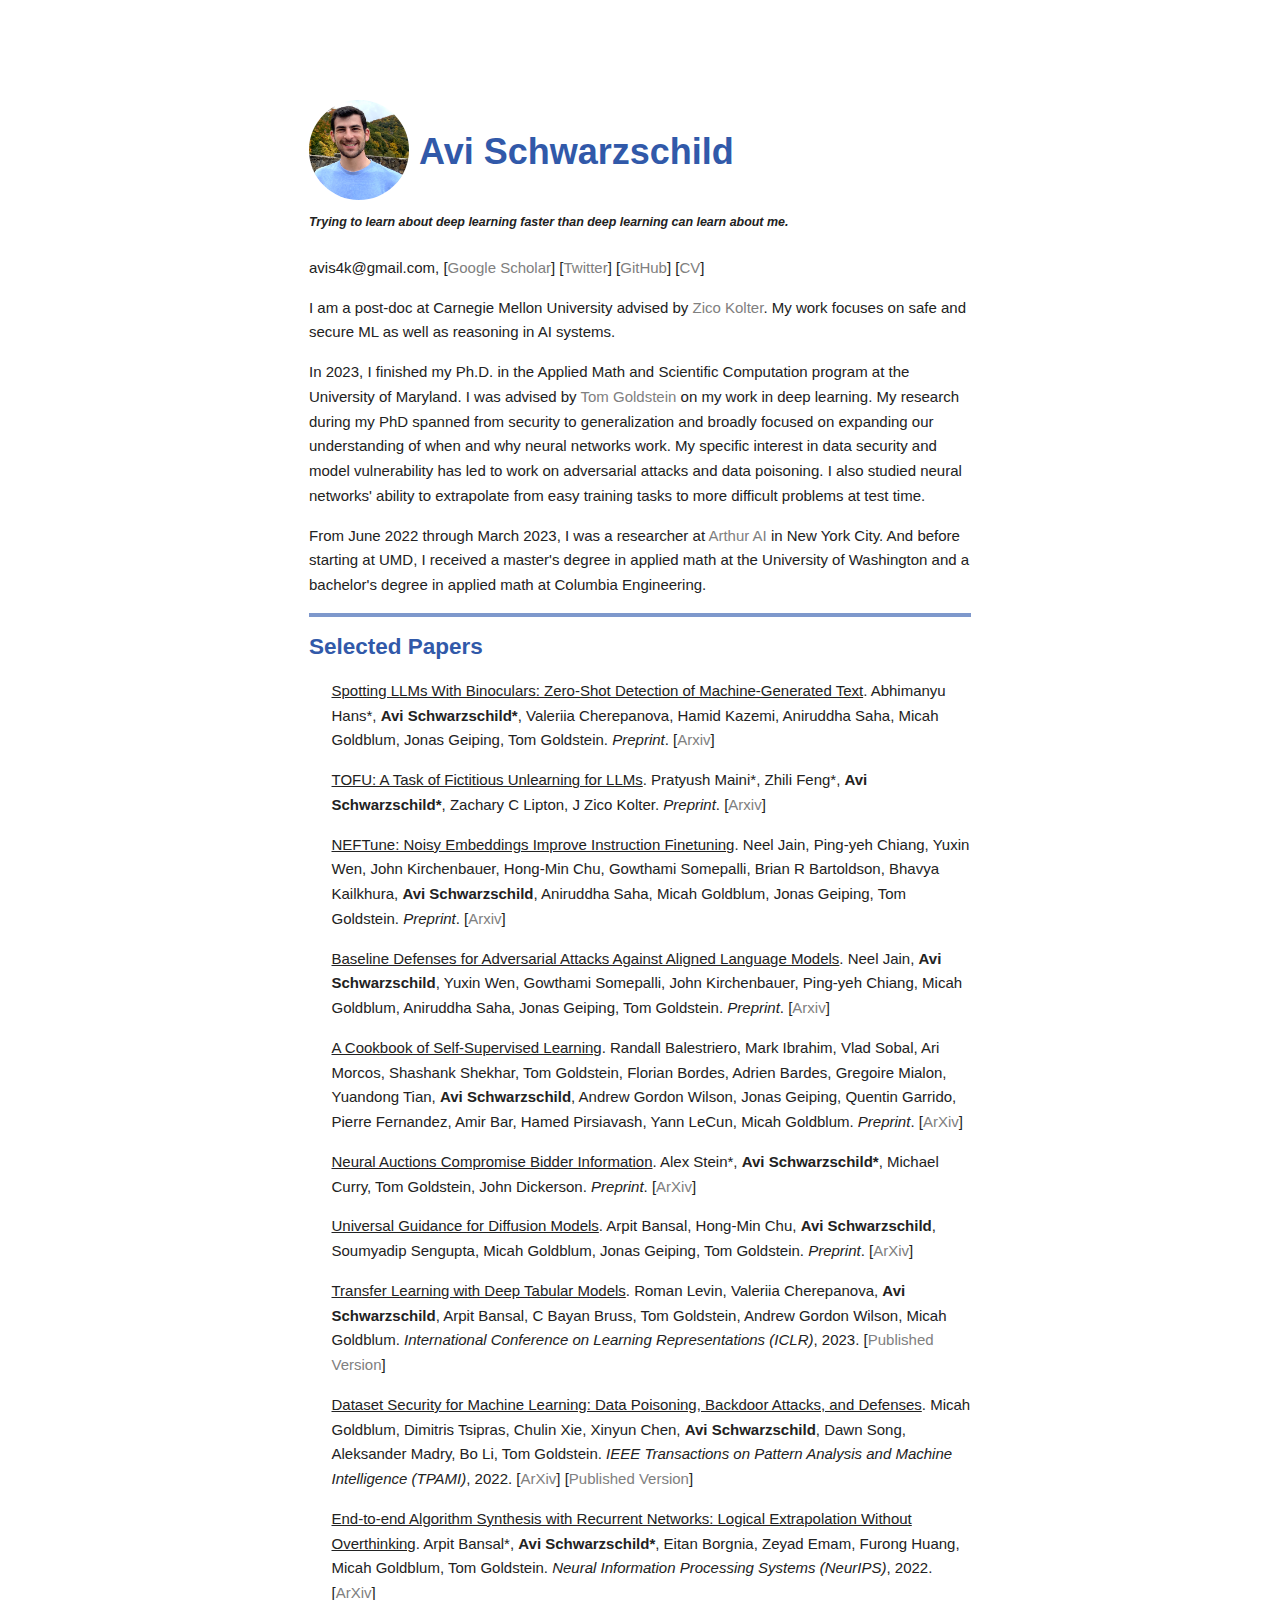
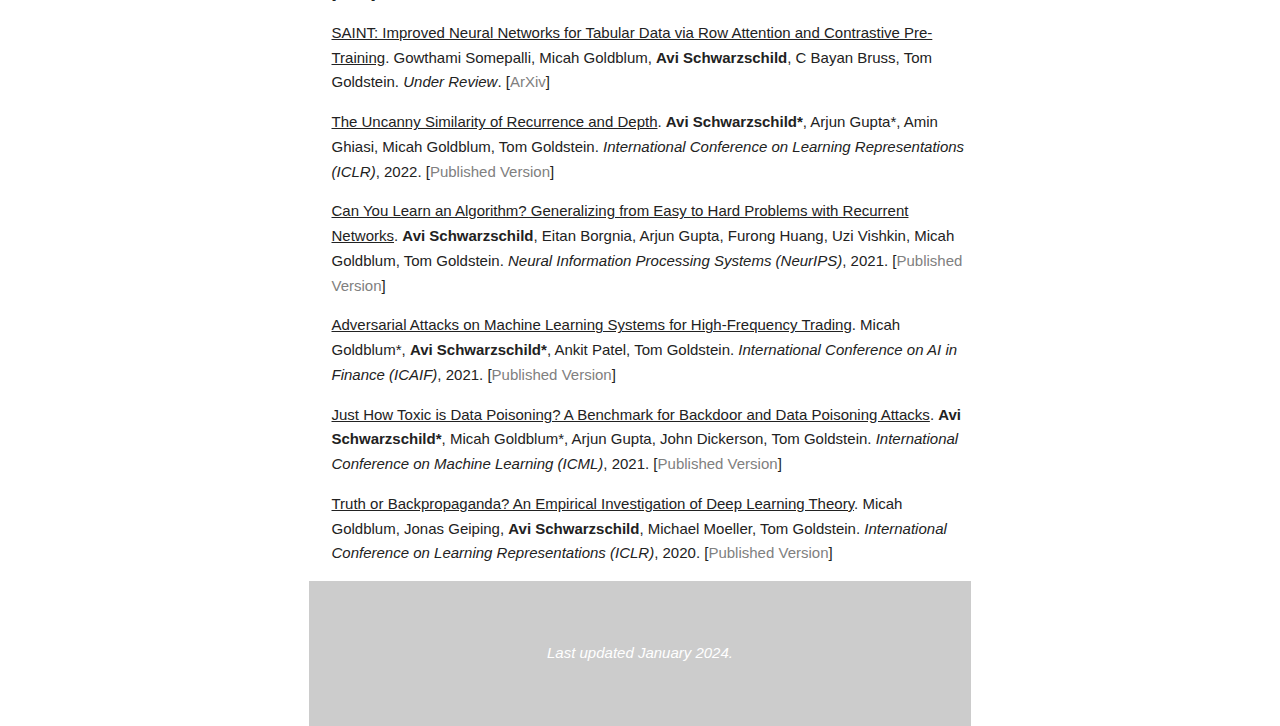
==== index.html @ 1992203b "paper list updated." ====
<html>
 <head>
  <title>Avi Schwarzschild</title>
  <link rel="stylesheet" href="style.css"/>
 </head>
 <body>
  <div style="font-size:36;color:#3159a9";>
    <a href="profile.png"><img src="profile_small.png" style="width:100px;height:100px;margin-bottom:-1.0em;border-radius:50%;"></a> <b>Avi Schwarzschild</b>
  </div>
  <br>
  <!-- <h1>Avi Schwarzschild</h1> -->
  <h5><em>Trying to learn about deep learning faster than deep learning can learn about me.</em></h5>
  <p>avis4k@gmail.com, [<a href="https://scholar.google.com/citations?user=WNvQ7AcAAAAJ&hl=en&authuser=1">Google Scholar</a>] [<a href="https://twitter.com/A_v_i__S">Twitter</a>] [<a href="https://github.com/aks2203">GitHub</a>] [<a href="cv.pdf">CV</a>]</p>

  <p> I am a post-doc at Carnegie Mellon University advised by  <a href="https://zicokolter.com/">Zico Kolter</a>. My work focuses on safe and secure ML as well as reasoning in AI systems.</p>

  <p>In 2023, I finished my Ph.D. in the Applied Math and Scientific Computation program at the University of Maryland. I was advised by <a href="https://www.cs.umd.edu/~tomg/">Tom Goldstein</a> on my work in deep learning. My research during my PhD spanned from security to generalization and broadly focused on expanding our understanding of when and why neural networks work. My specific interest in data security and model vulnerability has led to work on adversarial attacks and data poisoning. I also studied neural networks' ability to extrapolate from easy training tasks to more difficult problems at test time.</p>

  <p>From June 2022 through March 2023, I was a researcher at <a href="https://www.arthur.ai">Arthur AI</a> in New York City. And before starting at UMD, I received a master's degree in applied math at the University of Washington and a bachelor's degree in applied math at Columbia Engineering.</p>

<hr color="#7e98cc" size="4">
  <h2>Selected Papers</h2>
  <p class="pub"> <u>Spotting LLMs With Binoculars: Zero-Shot Detection of Machine-Generated Text</u>. Abhimanyu Hans*, <b>Avi Schwarzschild*</b>, Valeriia Cherepanova, Hamid Kazemi, Aniruddha Saha, Micah Goldblum, Jonas Geiping, Tom Goldstein. <i>Preprint</i>. [<a href="https://arxiv.org/pdf/2401.12070">Arxiv</a>]</p>
  <p class="pub"> <u>TOFU: A Task of Fictitious Unlearning for LLMs</u>. Pratyush Maini*, Zhili Feng*, <b>Avi Schwarzschild*</b>, Zachary C Lipton, J Zico Kolter. <i>Preprint</i>. [<a href="https://arxiv.org/pdf/2401.06121">Arxiv</a>]</p>
  <p class="pub"> <u>NEFTune: Noisy Embeddings Improve Instruction Finetuning</u>. Neel Jain, Ping-yeh Chiang, Yuxin Wen, John Kirchenbauer, Hong-Min Chu, Gowthami Somepalli, Brian R Bartoldson, Bhavya Kailkhura, <b>Avi Schwarzschild</b>, Aniruddha Saha, Micah Goldblum, Jonas Geiping, Tom Goldstein. <i>Preprint</i>. [<a href="https://arxiv.org/pdf/2310.05914.pdf">Arxiv</a>]</p>
  <p class="pub"> <u>Baseline Defenses for Adversarial Attacks Against Aligned Language Models</u>. Neel Jain, <b>Avi Schwarzschild</b>, Yuxin Wen, Gowthami Somepalli, John Kirchenbauer, Ping-yeh Chiang, Micah Goldblum, Aniruddha Saha, Jonas Geiping, Tom Goldstein. <i>Preprint</i>. [<a href="https://arxiv.org/pdf/2309.00614.pdf">Arxiv</a>]</p>
  <p class="pub"> <u>A Cookbook of Self-Supervised Learning</u>. Randall Balestriero, Mark Ibrahim, Vlad Sobal, Ari Morcos, Shashank Shekhar, Tom Goldstein, Florian Bordes, Adrien Bardes, Gregoire Mialon, Yuandong Tian, <b>Avi Schwarzschild</b>, Andrew Gordon Wilson, Jonas Geiping, Quentin Garrido, Pierre Fernandez, Amir Bar, Hamed Pirsiavash, Yann LeCun, Micah Goldblum. <i>Preprint</i>. [<a href="https://arxiv.org/pdf/2304.12210.pdf">ArXiv</a>]</p>
<!--  <p class="pub"> <u>Reckoning with the Disagreement Problem: Explanation Consensus as a Training Objective</u>. <b>Avi Schwarzschild</b>, Max Cembalest, Karthik Rao, Keegan Hines, John Dickerson. <i>Artificial Intelligence, Ethics, and Society (AIES)</i>, 2023. [<a href="https://arxiv.org/pdf/2303.13299.pdf">ArXiv</a>]</p>-->
  <p class="pub"> <u>Neural Auctions Compromise Bidder Information</u>. Alex Stein*, <b>Avi Schwarzschild*</b>, Michael Curry, Tom Goldstein, John Dickerson. <i>Preprint</i>. [<a href="https://arxiv.org/pdf/2303.00116.pdf">ArXiv</a>]</p>
  <p class="pub"> <u>Universal Guidance for Diffusion Models</u>. Arpit Bansal, Hong-Min Chu, <b>Avi Schwarzschild</b>, Soumyadip Sengupta, Micah Goldblum, Jonas Geiping, Tom Goldstein. <i>Preprint</i>. [<a href="https://arxiv.org/pdf/2302.07121.pdf">ArXiv</a>]</p>
  <p class="pub"> <u>Transfer Learning with Deep Tabular Models</u>. Roman Levin, Valeriia Cherepanova, <b>Avi Schwarzschild</b>, Arpit Bansal, C Bayan Bruss, Tom Goldstein, Andrew Gordon Wilson, Micah Goldblum. <i>International Conference on Learning Representations (ICLR)</i>, 2023. [<a href="https://openreview.net/pdf?id=b0RuGUYo8pA">Published Version</a>]</p>
  <p class="pub"> <u>Dataset Security for Machine Learning: Data Poisoning, Backdoor Attacks, and Defenses</u>. Micah Goldblum, Dimitris Tsipras, Chulin Xie, Xinyun Chen, <b>Avi Schwarzschild</b>, Dawn Song, Aleksander Madry, Bo Li, Tom Goldstein. <i>IEEE Transactions on Pattern Analysis and Machine Intelligence (TPAMI)</i>, 2022. [<a href="https://arxiv.org/pdf/2012.10544.pdf">ArXiv</a>] [<a href="https://ieeexplore.ieee.org/stamp/stamp.jsp?tp=&arnumber=9743317">Published Version</a>]</p>
  <p class="pub"> <u>End-to-end Algorithm Synthesis with Recurrent Networks: Logical Extrapolation Without Overthinking</u>. Arpit Bansal*, <b>Avi Schwarzschild*</b>, Eitan Borgnia, Zeyad Emam, Furong Huang, Micah Goldblum, Tom Goldstein. <i>Neural Information Processing Systems (NeurIPS)</i>, 2022. [<a href="https://arxiv.org/pdf/2202.05826.pdf">ArXiv</a>]</p>
  <p class="pub"> <u>SAINT: Improved Neural Networks for Tabular Data via Row Attention and Contrastive Pre-Training</u>. Gowthami Somepalli, Micah Goldblum, <b>Avi Schwarzschild</b>, C Bayan Bruss, Tom Goldstein. <i>Under Review</i>. [<a href="https://arxiv.org/pdf/2106.01342.pdf">ArXiv</a>]</p>
<!--  <p class="pub"> <u>MetaBalance: High-Performance Neural Networks for Class-Imbalanced Data</u>. Arpit Bansal, Micah Goldblum, Valeriia Cherepanova, <b>Avi Schwarzschild</b>, C Bayan Bruss, Tom Goldstein. <i>Under Review</i>. [<a href="https://arxiv.org/pdf/2106.09643.pdf">ArXiv</a>]</p>-->
  <p class="pub"> <u>The Uncanny Similarity of Recurrence and Depth</u>. <b>Avi Schwarzschild*</b>, Arjun Gupta*, Amin Ghiasi, Micah Goldblum, Tom Goldstein. <i>International Conference on Learning Representations (ICLR)</i>, 2022. [<a href="https://openreview.net/pdf?id=3wNcr5nq56">Published Version</a>]</p>
  <p class="pub"> <u>Can You Learn an Algorithm? Generalizing from Easy to Hard Problems with Recurrent Networks</u>. <b>Avi Schwarzschild</b>, Eitan Borgnia, Arjun Gupta, Furong Huang, Uzi Vishkin, Micah Goldblum, Tom Goldstein. <i>Neural Information Processing Systems (NeurIPS)</i>, 2021. [<a href="https://arxiv.org/pdf/2106.04537.pdf">Published Version</a>]</p>
  <p class="pub"> <u>Adversarial Attacks on Machine Learning Systems for High-Frequency Trading</u>. Micah Goldblum*, <b>Avi Schwarzschild*</b>, Ankit Patel, Tom Goldstein. <i>International Conference on AI in Finance (ICAIF)</i>, 2021. [<a href="https://arxiv.org/pdf/2002.09565.pdf">Published Version</a>]</p>
  <p class="pub"> <u>Just How Toxic is Data Poisoning? A Benchmark for Backdoor and Data Poisoning Attacks</u>. <b>Avi Schwarzschild*</b>, Micah Goldblum*, Arjun Gupta, John Dickerson, Tom Goldstein. <i>International Conference on Machine Learning (ICML)</i>, 2021. [<a href="https://arxiv.org/pdf/2006.12557.pdf">Published Version</a>]</p>
<!--  <p class="pub"> <u>Headless Horseman: Adversarial Attacks on Transfer Learning Models</u>. Ahmed Abdelkader, Michael Curry, Liam Fowl, Tom Goldstein, <b>Avi Schwarzschild</b>, Manli Shu, Cristoph Studer, Chen Zhu. <i>IEEE International Conference on Acoustics, Speech, and Signal Processing (ICASSP)</i>, 2020. [<a href="https://arxiv.org/pdf/2004.09007.pdf">Published Version</a>]</p>-->
  <p class="pub"> <u>Truth or Backpropaganda? An Empirical Investigation of Deep Learning Theory</u>. Micah Goldblum, Jonas Geiping, <b>Avi Schwarzschild</b>, Michael Moeller, Tom Goldstein. <i>International Conference on Learning Representations (ICLR)</i>, 2020. [<a href="https://openreview.net/pdf?id=HyxyIgHFvr">Published Version</a>]</p>

  <div class="banner"><em>Last updated January 2024.</em></div>
 </body>
</html>
---- style.css ----
body {
    border: 0;
    outline: 0;
    vertical-align: baseline;
    font-family: Helvetica,"Helvetica Neue",Arial,"Lucida Grande",sans-serif;
    font-size: .9375em;
    line-height: 1.65em;
    background: #fff;
    color: #222;
    margin: auto;
    max-width: 662px;
    padding: 0 20px;
    margin-top: 100px;
}

a {
  text-decoration: none;
  color: gray;
}

h2 {
  color: #3159a9;
}

.pub {
        padding-left: 1.5em;
        text-indent:0em;
}

.banner {
  background: #cccccc;
  /*width: 100%;*/
  padding: 60;
  text-align: center;
  color: white;
  /*position:absolute;*/
  /*top:0px;*/
  /*right:0px;*/
  /*bottom:0px;*/
  /*left:0px;*/
}
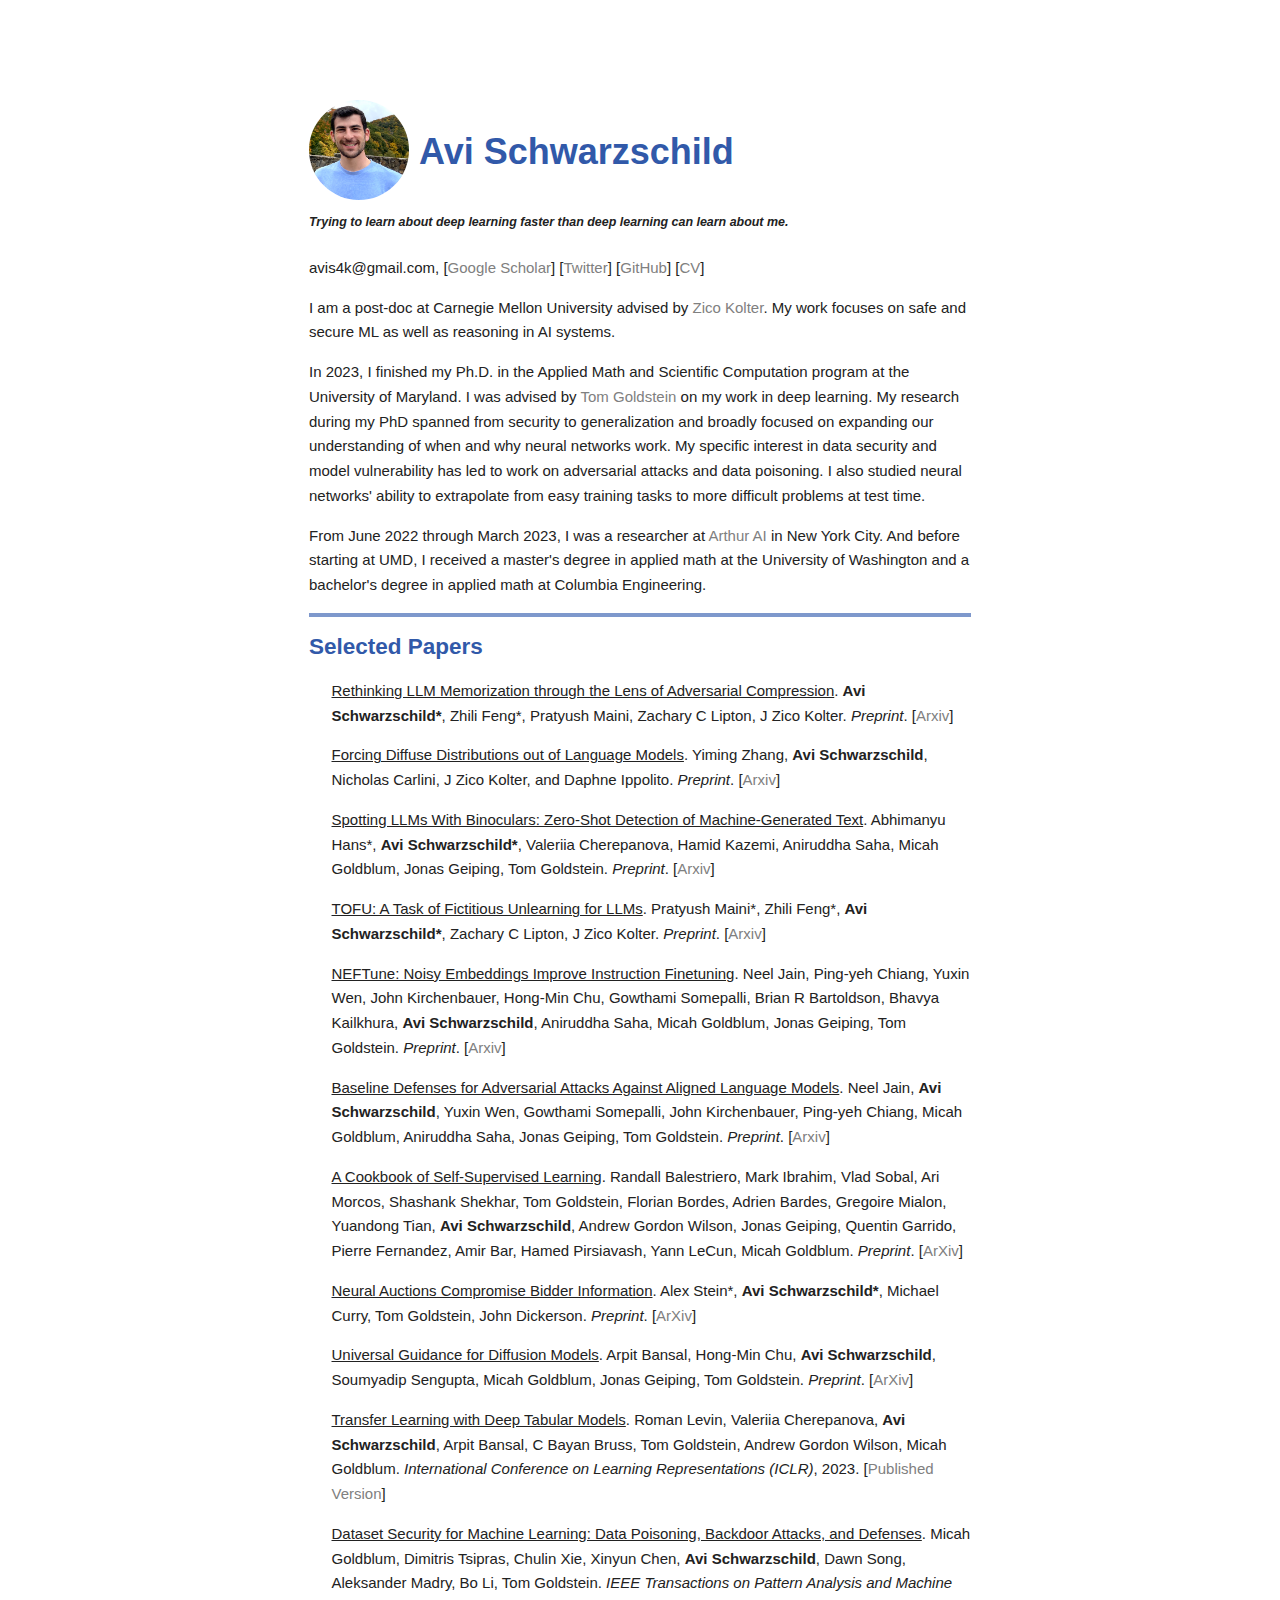
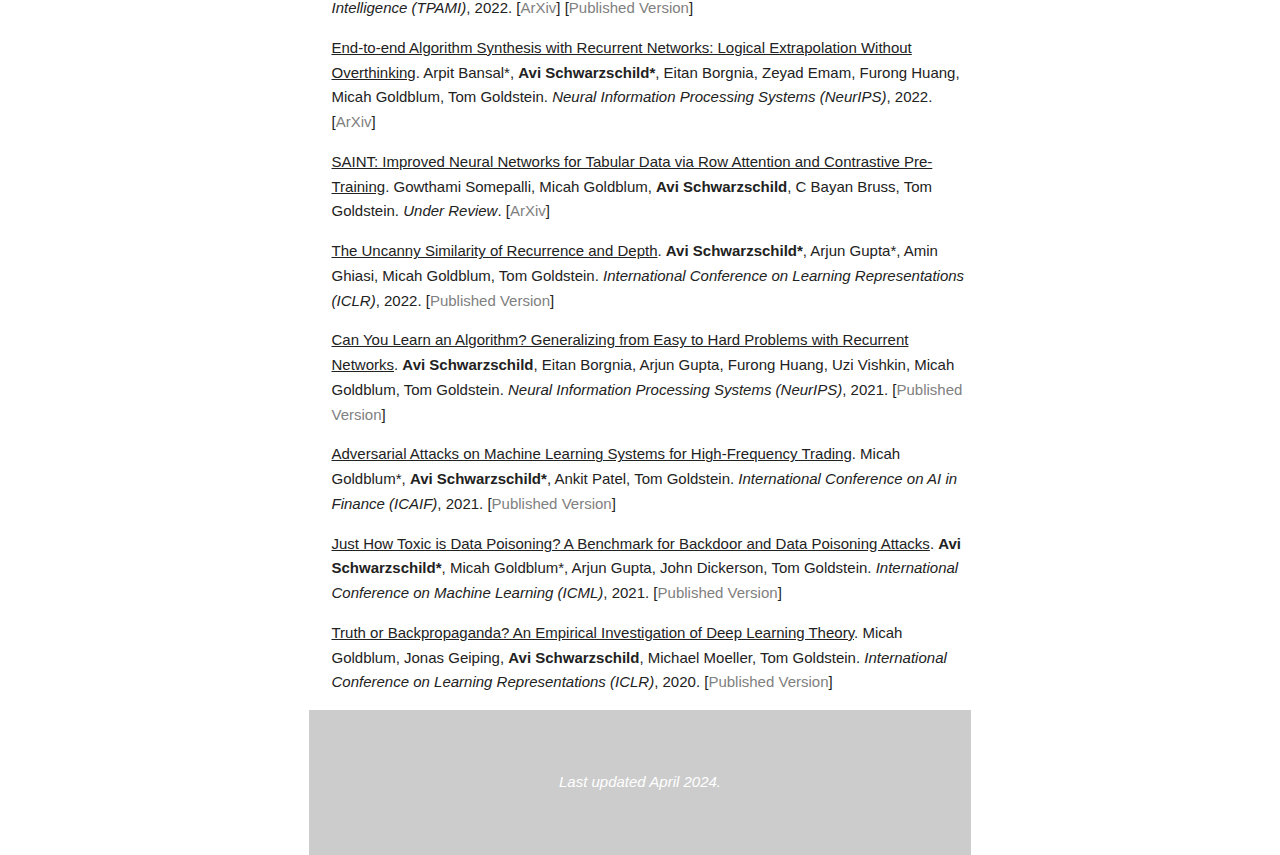
==== commit c245abaa: "updated." ====
--- a/index.html
+++ b/index.html
@@ -20,6 +20,8 @@
 
 <hr color="#7e98cc" size="4">
   <h2>Selected Papers</h2>
+  <p class="pub"> <u>Rethinking LLM Memorization through the Lens of Adversarial Compression</u>. <b>Avi Schwarzschild*</b>, Zhili Feng*, Pratyush Maini, Zachary C Lipton, J Zico Kolter. <i>Preprint</i>. [<a href="https://arxiv.org/pdf/2404.15146">Arxiv</a>]</p>
+  <p class="pub"> <u>Forcing Diffuse Distributions out of Language Models</u>. Yiming Zhang, <b>Avi Schwarzschild</b>, Nicholas Carlini, J Zico Kolter, and Daphne Ippolito. <i>Preprint</i>. [<a href="https://arxiv.org/pdf/2404.10859">Arxiv</a>]</p>
   <p class="pub"> <u>Spotting LLMs With Binoculars: Zero-Shot Detection of Machine-Generated Text</u>. Abhimanyu Hans*, <b>Avi Schwarzschild*</b>, Valeriia Cherepanova, Hamid Kazemi, Aniruddha Saha, Micah Goldblum, Jonas Geiping, Tom Goldstein. <i>Preprint</i>. [<a href="https://arxiv.org/pdf/2401.12070">Arxiv</a>]</p>
   <p class="pub"> <u>TOFU: A Task of Fictitious Unlearning for LLMs</u>. Pratyush Maini*, Zhili Feng*, <b>Avi Schwarzschild*</b>, Zachary C Lipton, J Zico Kolter. <i>Preprint</i>. [<a href="https://arxiv.org/pdf/2401.06121">Arxiv</a>]</p>
   <p class="pub"> <u>NEFTune: Noisy Embeddings Improve Instruction Finetuning</u>. Neel Jain, Ping-yeh Chiang, Yuxin Wen, John Kirchenbauer, Hong-Min Chu, Gowthami Somepalli, Brian R Bartoldson, Bhavya Kailkhura, <b>Avi Schwarzschild</b>, Aniruddha Saha, Micah Goldblum, Jonas Geiping, Tom Goldstein. <i>Preprint</i>. [<a href="https://arxiv.org/pdf/2310.05914.pdf">Arxiv</a>]</p>
@@ -40,7 +42,7 @@
 <!--  <p class="pub"> <u>Headless Horseman: Adversarial Attacks on Transfer Learning Models</u>. Ahmed Abdelkader, Michael Curry, Liam Fowl, Tom Goldstein, <b>Avi Schwarzschild</b>, Manli Shu, Cristoph Studer, Chen Zhu. <i>IEEE International Conference on Acoustics, Speech, and Signal Processing (ICASSP)</i>, 2020. [<a href="https://arxiv.org/pdf/2004.09007.pdf">Published Version</a>]</p>-->
   <p class="pub"> <u>Truth or Backpropaganda? An Empirical Investigation of Deep Learning Theory</u>. Micah Goldblum, Jonas Geiping, <b>Avi Schwarzschild</b>, Michael Moeller, Tom Goldstein. <i>International Conference on Learning Representations (ICLR)</i>, 2020. [<a href="https://openreview.net/pdf?id=HyxyIgHFvr">Published Version</a>]</p>
 
-  <div class="banner"><em>Last updated January 2024.</em></div>
+  <div class="banner"><em>Last updated April 2024.</em></div>
  </body>
 </html>
 
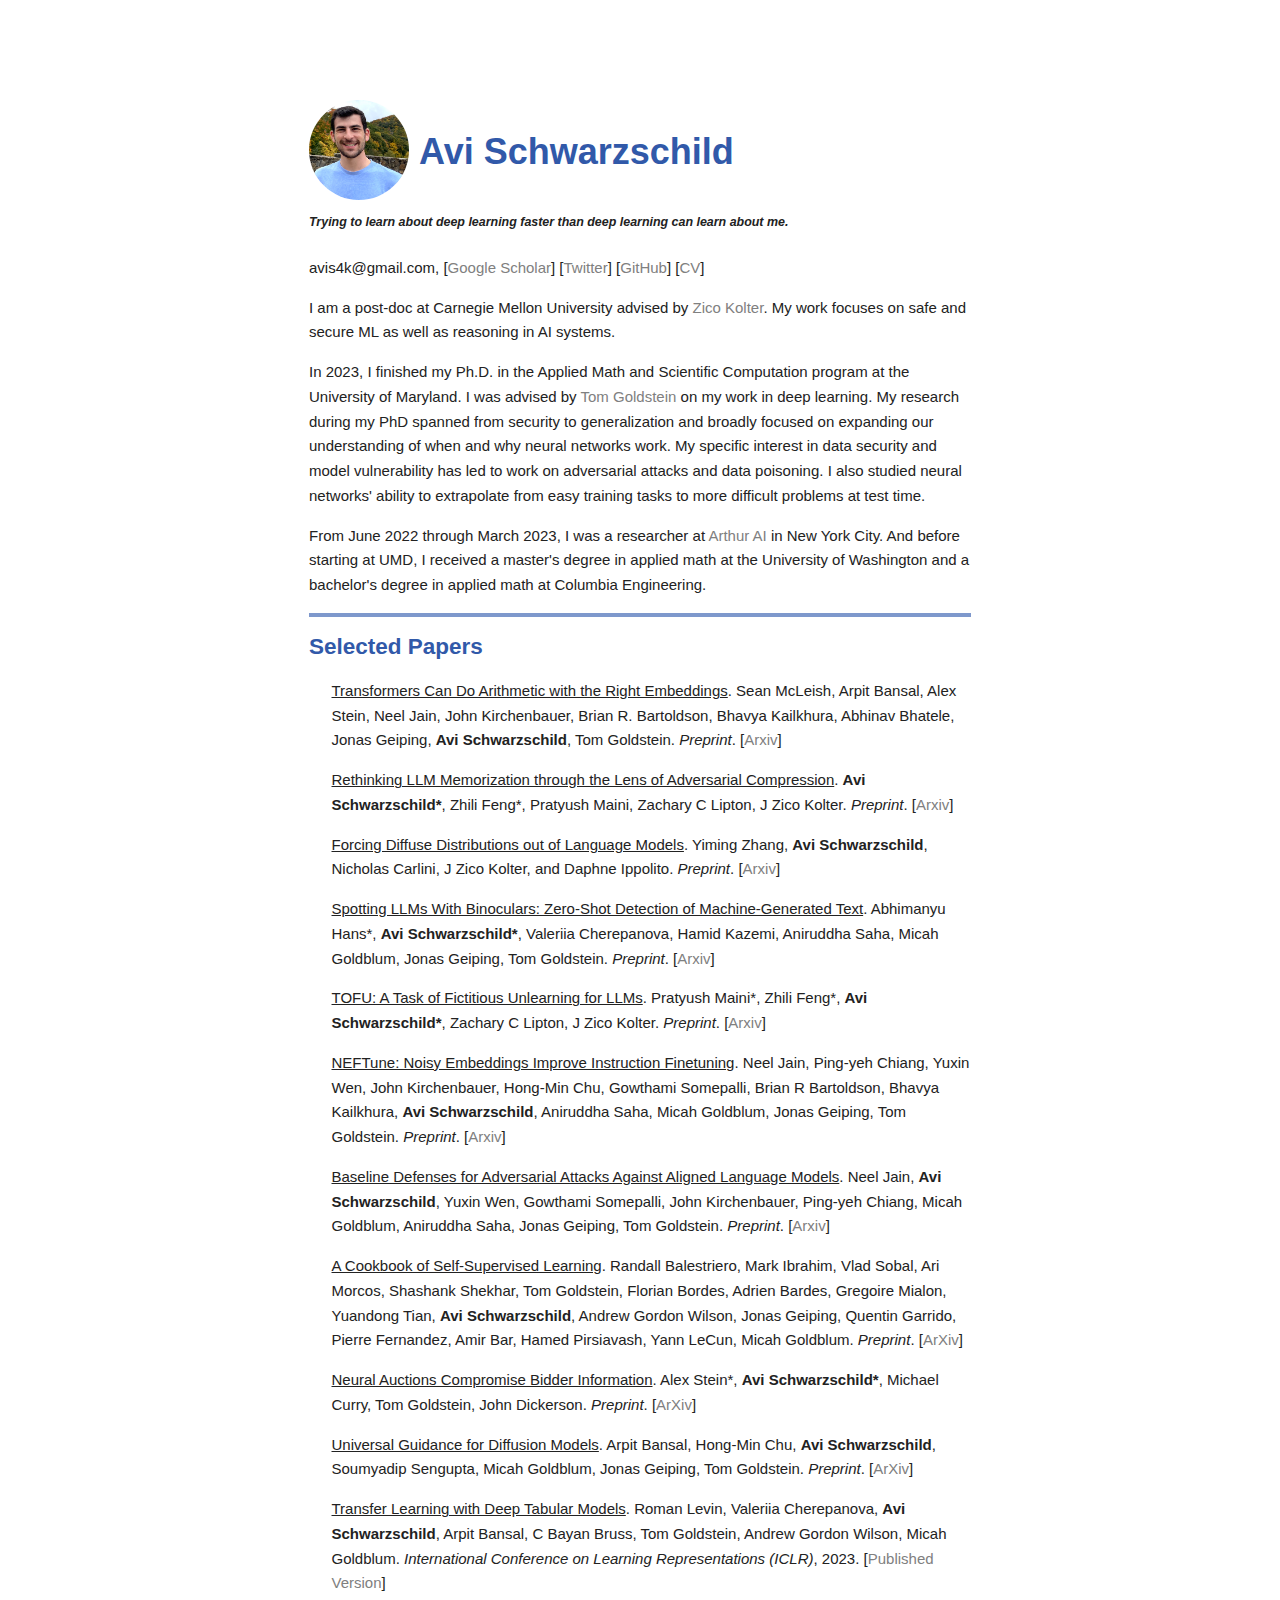
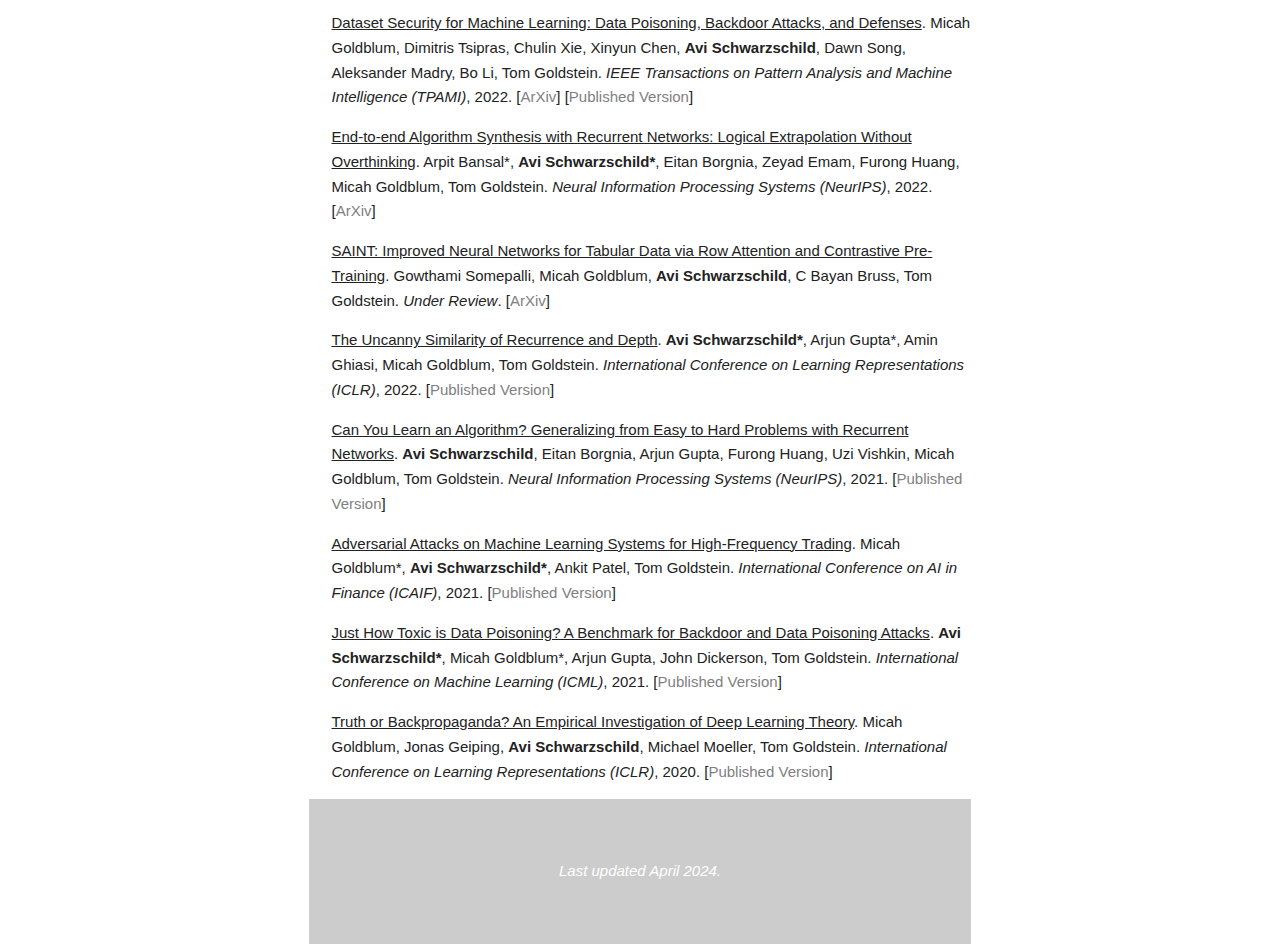
==== commit 85d54b5e: "updated with abacus." ====
--- a/index.html
+++ b/index.html
@@ -20,6 +20,7 @@
 
 <hr color="#7e98cc" size="4">
   <h2>Selected Papers</h2>
+  <p class="pub"> <u>Transformers Can Do Arithmetic with the Right Embeddings</u>. Sean McLeish, Arpit Bansal, Alex Stein, Neel Jain, John Kirchenbauer, Brian R. Bartoldson, Bhavya Kailkhura, Abhinav Bhatele, Jonas Geiping, <b>Avi Schwarzschild</b>, Tom Goldstein. <i>Preprint</i>. [<a href="https://arxiv.org/pdf/2405.17399">Arxiv</a>]</p>
   <p class="pub"> <u>Rethinking LLM Memorization through the Lens of Adversarial Compression</u>. <b>Avi Schwarzschild*</b>, Zhili Feng*, Pratyush Maini, Zachary C Lipton, J Zico Kolter. <i>Preprint</i>. [<a href="https://arxiv.org/pdf/2404.15146">Arxiv</a>]</p>
   <p class="pub"> <u>Forcing Diffuse Distributions out of Language Models</u>. Yiming Zhang, <b>Avi Schwarzschild</b>, Nicholas Carlini, J Zico Kolter, and Daphne Ippolito. <i>Preprint</i>. [<a href="https://arxiv.org/pdf/2404.10859">Arxiv</a>]</p>
   <p class="pub"> <u>Spotting LLMs With Binoculars: Zero-Shot Detection of Machine-Generated Text</u>. Abhimanyu Hans*, <b>Avi Schwarzschild*</b>, Valeriia Cherepanova, Hamid Kazemi, Aniruddha Saha, Micah Goldblum, Jonas Geiping, Tom Goldstein. <i>Preprint</i>. [<a href="https://arxiv.org/pdf/2401.12070">Arxiv</a>]</p>
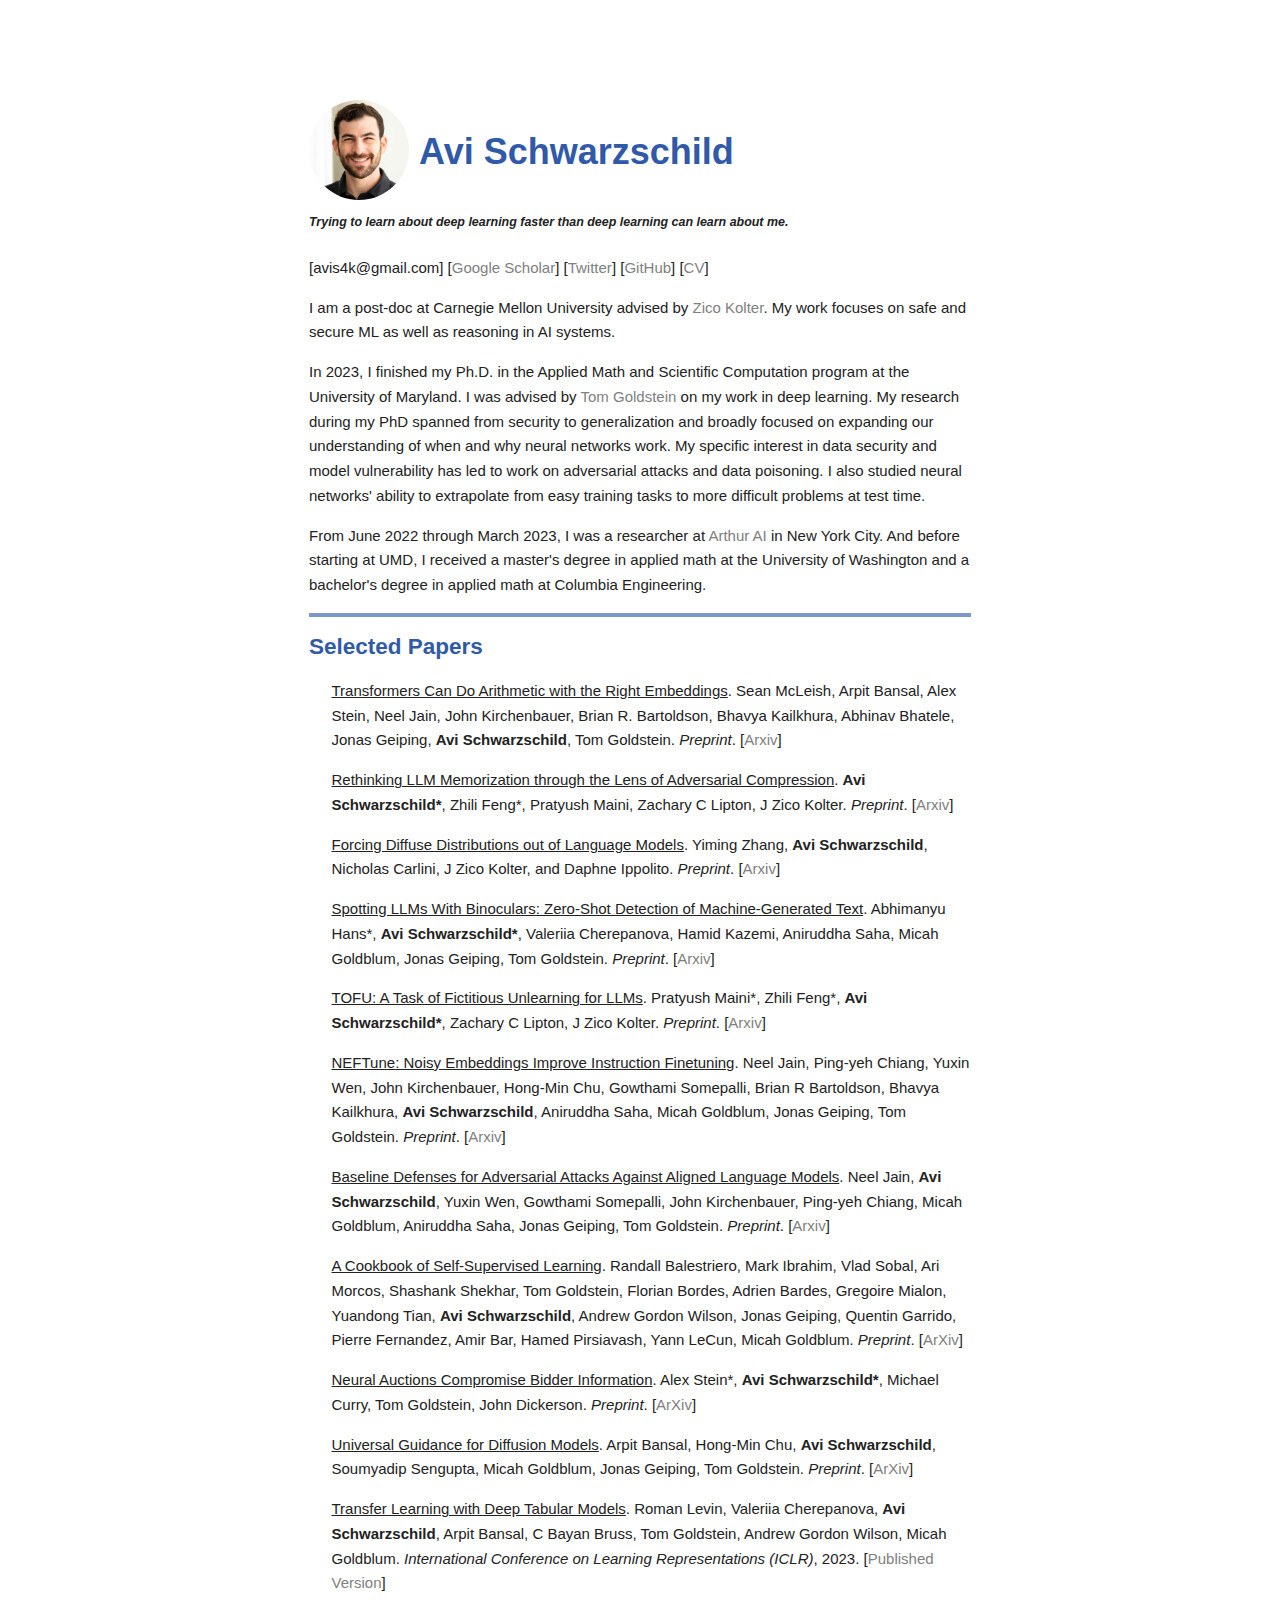
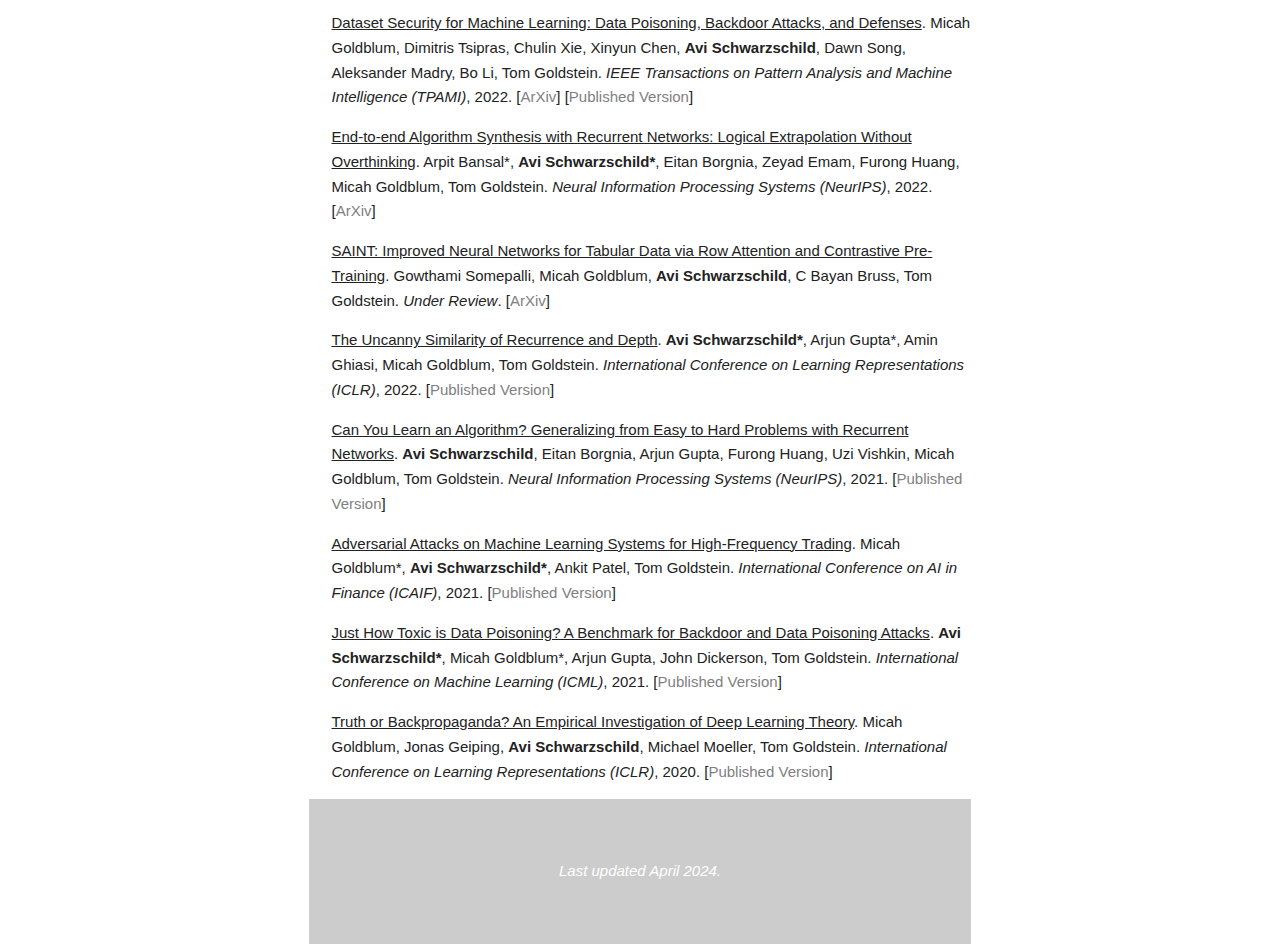
==== commit 0ad083d2: "headshot updated." ====
--- a/index.html
+++ b/index.html
@@ -10,7 +10,7 @@
   <br>
   <!-- <h1>Avi Schwarzschild</h1> -->
   <h5><em>Trying to learn about deep learning faster than deep learning can learn about me.</em></h5>
-  <p>avis4k@gmail.com, [<a href="https://scholar.google.com/citations?user=WNvQ7AcAAAAJ&hl=en&authuser=1">Google Scholar</a>] [<a href="https://twitter.com/A_v_i__S">Twitter</a>] [<a href="https://github.com/aks2203">GitHub</a>] [<a href="cv.pdf">CV</a>]</p>
+  <p>[avis4k@gmail.com] [<a href="https://scholar.google.com/citations?user=WNvQ7AcAAAAJ&hl=en&authuser=1">Google Scholar</a>] [<a href="https://twitter.com/A_v_i__S">Twitter</a>] [<a href="https://github.com/aks2203">GitHub</a>] [<a href="cv.pdf">CV</a>]</p>
 
   <p> I am a post-doc at Carnegie Mellon University advised by  <a href="https://zicokolter.com/">Zico Kolter</a>. My work focuses on safe and secure ML as well as reasoning in AI systems.</p>
 
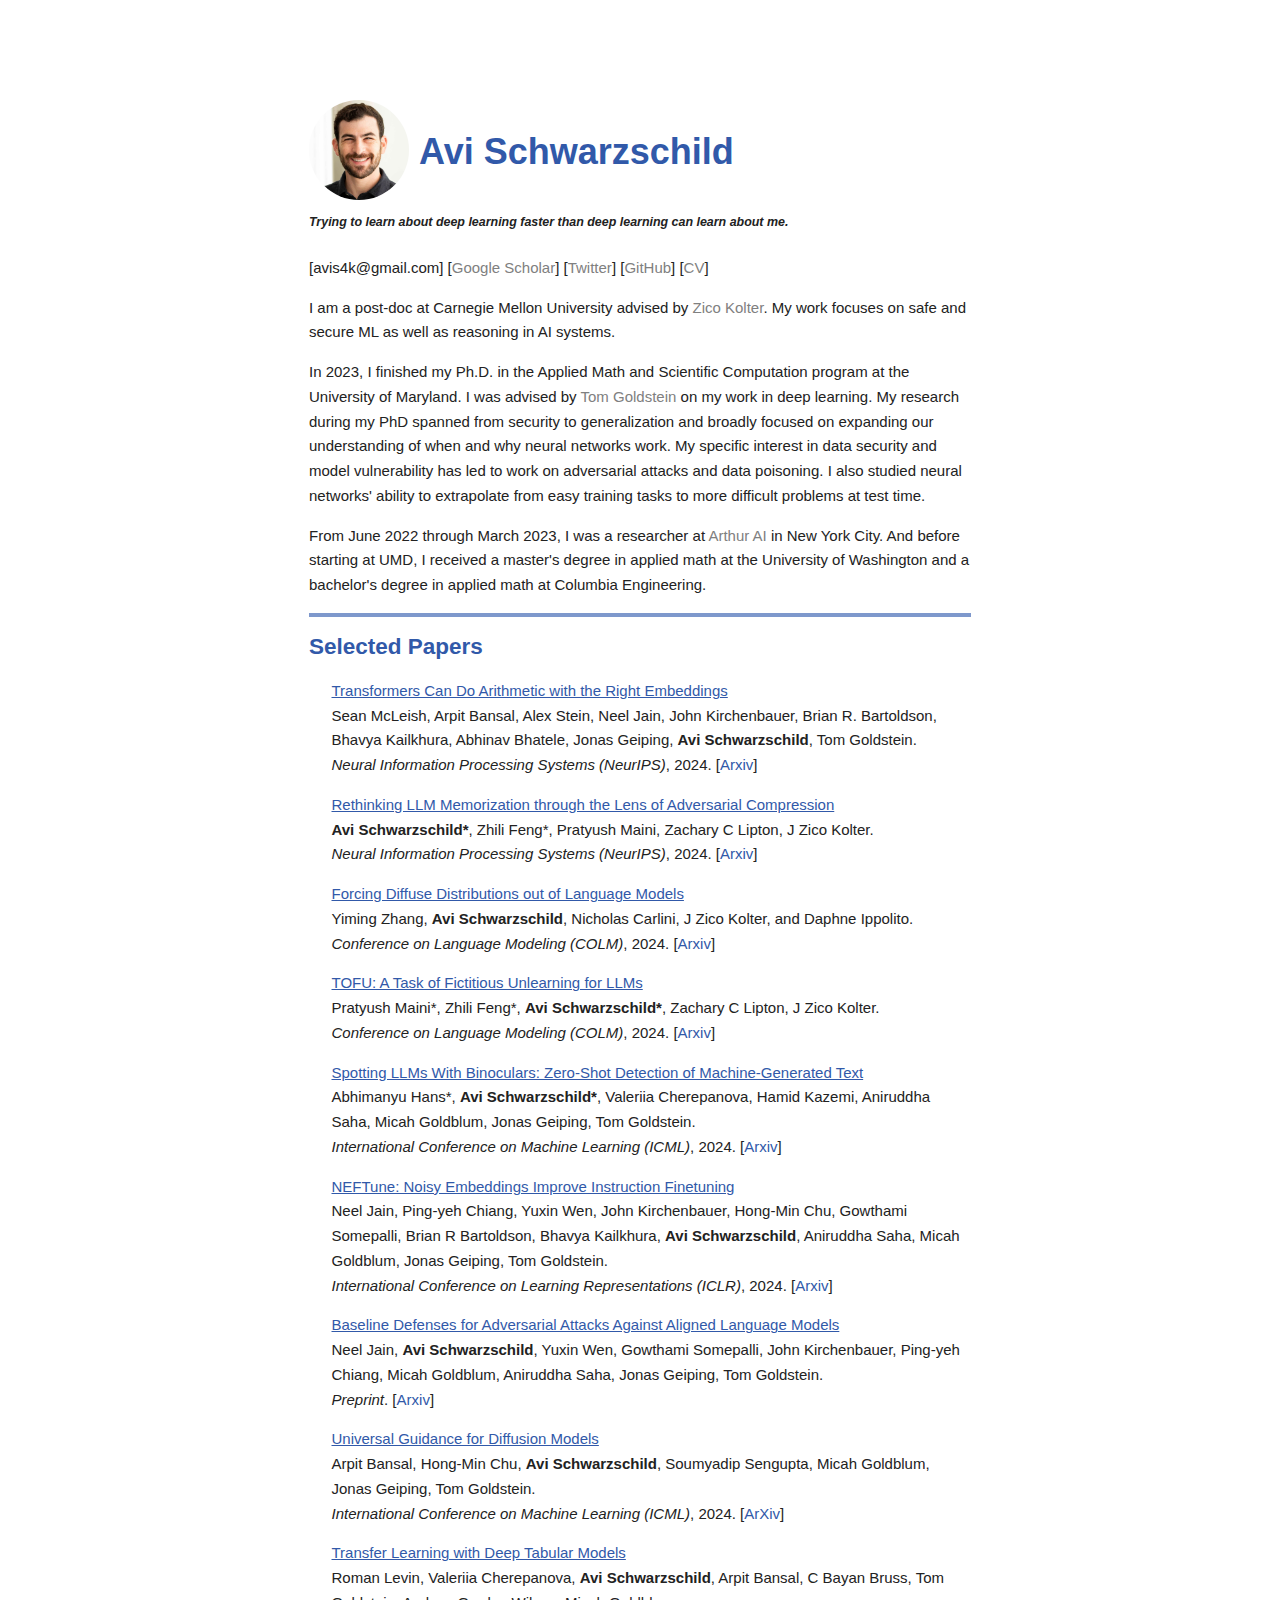
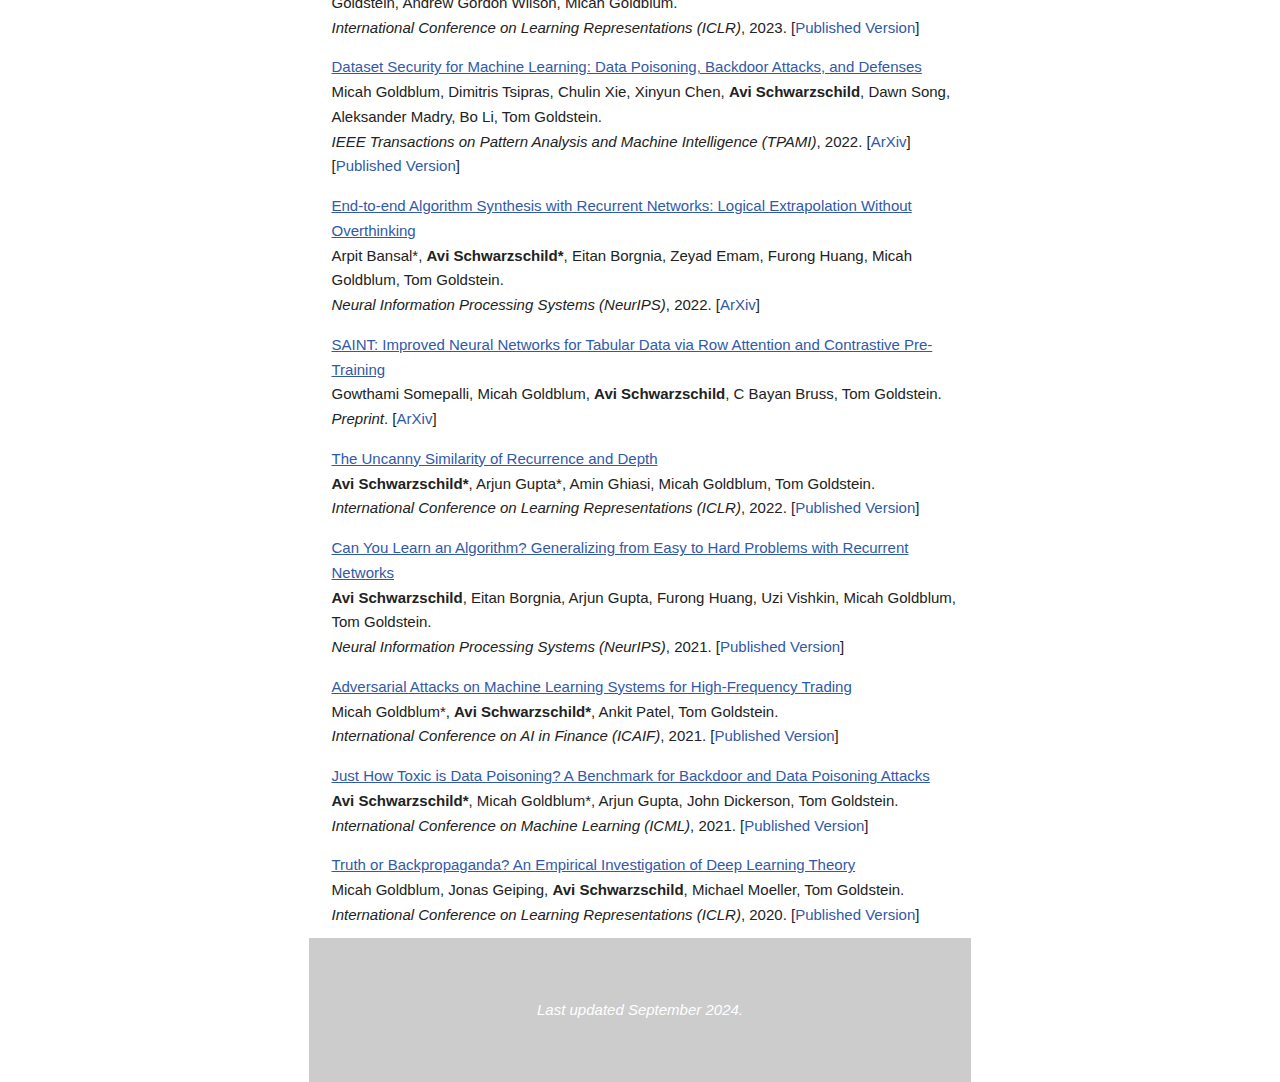
==== commit f5518ae2: "new style." ====
--- a/index.html
+++ b/index.html
@@ -6,8 +6,7 @@
  <body>
   <div style="font-size:36;color:#3159a9";>
     <a href="profile.png"><img src="profile_small.png" style="width:100px;height:100px;margin-bottom:-1.0em;border-radius:50%;"></a> <b>Avi Schwarzschild</b>
-  </div>
-  <br>
+  </div> <br>
   <!-- <h1>Avi Schwarzschild</h1> -->
   <h5><em>Trying to learn about deep learning faster than deep learning can learn about me.</em></h5>
   <p>[avis4k@gmail.com] [<a href="https://scholar.google.com/citations?user=WNvQ7AcAAAAJ&hl=en&authuser=1">Google Scholar</a>] [<a href="https://twitter.com/A_v_i__S">Twitter</a>] [<a href="https://github.com/aks2203">GitHub</a>] [<a href="cv.pdf">CV</a>]</p>
@@ -20,30 +19,95 @@
 
 <hr color="#7e98cc" size="4">
   <h2>Selected Papers</h2>
-  <p class="pub"> <u>Transformers Can Do Arithmetic with the Right Embeddings</u>. Sean McLeish, Arpit Bansal, Alex Stein, Neel Jain, John Kirchenbauer, Brian R. Bartoldson, Bhavya Kailkhura, Abhinav Bhatele, Jonas Geiping, <b>Avi Schwarzschild</b>, Tom Goldstein. <i>Preprint</i>. [<a href="https://arxiv.org/pdf/2405.17399">Arxiv</a>]</p>
-  <p class="pub"> <u>Rethinking LLM Memorization through the Lens of Adversarial Compression</u>. <b>Avi Schwarzschild*</b>, Zhili Feng*, Pratyush Maini, Zachary C Lipton, J Zico Kolter. <i>Preprint</i>. [<a href="https://arxiv.org/pdf/2404.15146">Arxiv</a>]</p>
-  <p class="pub"> <u>Forcing Diffuse Distributions out of Language Models</u>. Yiming Zhang, <b>Avi Schwarzschild</b>, Nicholas Carlini, J Zico Kolter, and Daphne Ippolito. <i>Preprint</i>. [<a href="https://arxiv.org/pdf/2404.10859">Arxiv</a>]</p>
-  <p class="pub"> <u>Spotting LLMs With Binoculars: Zero-Shot Detection of Machine-Generated Text</u>. Abhimanyu Hans*, <b>Avi Schwarzschild*</b>, Valeriia Cherepanova, Hamid Kazemi, Aniruddha Saha, Micah Goldblum, Jonas Geiping, Tom Goldstein. <i>Preprint</i>. [<a href="https://arxiv.org/pdf/2401.12070">Arxiv</a>]</p>
-  <p class="pub"> <u>TOFU: A Task of Fictitious Unlearning for LLMs</u>. Pratyush Maini*, Zhili Feng*, <b>Avi Schwarzschild*</b>, Zachary C Lipton, J Zico Kolter. <i>Preprint</i>. [<a href="https://arxiv.org/pdf/2401.06121">Arxiv</a>]</p>
-  <p class="pub"> <u>NEFTune: Noisy Embeddings Improve Instruction Finetuning</u>. Neel Jain, Ping-yeh Chiang, Yuxin Wen, John Kirchenbauer, Hong-Min Chu, Gowthami Somepalli, Brian R Bartoldson, Bhavya Kailkhura, <b>Avi Schwarzschild</b>, Aniruddha Saha, Micah Goldblum, Jonas Geiping, Tom Goldstein. <i>Preprint</i>. [<a href="https://arxiv.org/pdf/2310.05914.pdf">Arxiv</a>]</p>
-  <p class="pub"> <u>Baseline Defenses for Adversarial Attacks Against Aligned Language Models</u>. Neel Jain, <b>Avi Schwarzschild</b>, Yuxin Wen, Gowthami Somepalli, John Kirchenbauer, Ping-yeh Chiang, Micah Goldblum, Aniruddha Saha, Jonas Geiping, Tom Goldstein. <i>Preprint</i>. [<a href="https://arxiv.org/pdf/2309.00614.pdf">Arxiv</a>]</p>
-  <p class="pub"> <u>A Cookbook of Self-Supervised Learning</u>. Randall Balestriero, Mark Ibrahim, Vlad Sobal, Ari Morcos, Shashank Shekhar, Tom Goldstein, Florian Bordes, Adrien Bardes, Gregoire Mialon, Yuandong Tian, <b>Avi Schwarzschild</b>, Andrew Gordon Wilson, Jonas Geiping, Quentin Garrido, Pierre Fernandez, Amir Bar, Hamed Pirsiavash, Yann LeCun, Micah Goldblum. <i>Preprint</i>. [<a href="https://arxiv.org/pdf/2304.12210.pdf">ArXiv</a>]</p>
-<!--  <p class="pub"> <u>Reckoning with the Disagreement Problem: Explanation Consensus as a Training Objective</u>. <b>Avi Schwarzschild</b>, Max Cembalest, Karthik Rao, Keegan Hines, John Dickerson. <i>Artificial Intelligence, Ethics, and Society (AIES)</i>, 2023. [<a href="https://arxiv.org/pdf/2303.13299.pdf">ArXiv</a>]</p>-->
-  <p class="pub"> <u>Neural Auctions Compromise Bidder Information</u>. Alex Stein*, <b>Avi Schwarzschild*</b>, Michael Curry, Tom Goldstein, John Dickerson. <i>Preprint</i>. [<a href="https://arxiv.org/pdf/2303.00116.pdf">ArXiv</a>]</p>
-  <p class="pub"> <u>Universal Guidance for Diffusion Models</u>. Arpit Bansal, Hong-Min Chu, <b>Avi Schwarzschild</b>, Soumyadip Sengupta, Micah Goldblum, Jonas Geiping, Tom Goldstein. <i>Preprint</i>. [<a href="https://arxiv.org/pdf/2302.07121.pdf">ArXiv</a>]</p>
-  <p class="pub"> <u>Transfer Learning with Deep Tabular Models</u>. Roman Levin, Valeriia Cherepanova, <b>Avi Schwarzschild</b>, Arpit Bansal, C Bayan Bruss, Tom Goldstein, Andrew Gordon Wilson, Micah Goldblum. <i>International Conference on Learning Representations (ICLR)</i>, 2023. [<a href="https://openreview.net/pdf?id=b0RuGUYo8pA">Published Version</a>]</p>
-  <p class="pub"> <u>Dataset Security for Machine Learning: Data Poisoning, Backdoor Attacks, and Defenses</u>. Micah Goldblum, Dimitris Tsipras, Chulin Xie, Xinyun Chen, <b>Avi Schwarzschild</b>, Dawn Song, Aleksander Madry, Bo Li, Tom Goldstein. <i>IEEE Transactions on Pattern Analysis and Machine Intelligence (TPAMI)</i>, 2022. [<a href="https://arxiv.org/pdf/2012.10544.pdf">ArXiv</a>] [<a href="https://ieeexplore.ieee.org/stamp/stamp.jsp?tp=&arnumber=9743317">Published Version</a>]</p>
-  <p class="pub"> <u>End-to-end Algorithm Synthesis with Recurrent Networks: Logical Extrapolation Without Overthinking</u>. Arpit Bansal*, <b>Avi Schwarzschild*</b>, Eitan Borgnia, Zeyad Emam, Furong Huang, Micah Goldblum, Tom Goldstein. <i>Neural Information Processing Systems (NeurIPS)</i>, 2022. [<a href="https://arxiv.org/pdf/2202.05826.pdf">ArXiv</a>]</p>
-  <p class="pub"> <u>SAINT: Improved Neural Networks for Tabular Data via Row Attention and Contrastive Pre-Training</u>. Gowthami Somepalli, Micah Goldblum, <b>Avi Schwarzschild</b>, C Bayan Bruss, Tom Goldstein. <i>Under Review</i>. [<a href="https://arxiv.org/pdf/2106.01342.pdf">ArXiv</a>]</p>
-<!--  <p class="pub"> <u>MetaBalance: High-Performance Neural Networks for Class-Imbalanced Data</u>. Arpit Bansal, Micah Goldblum, Valeriia Cherepanova, <b>Avi Schwarzschild</b>, C Bayan Bruss, Tom Goldstein. <i>Under Review</i>. [<a href="https://arxiv.org/pdf/2106.09643.pdf">ArXiv</a>]</p>-->
-  <p class="pub"> <u>The Uncanny Similarity of Recurrence and Depth</u>. <b>Avi Schwarzschild*</b>, Arjun Gupta*, Amin Ghiasi, Micah Goldblum, Tom Goldstein. <i>International Conference on Learning Representations (ICLR)</i>, 2022. [<a href="https://openreview.net/pdf?id=3wNcr5nq56">Published Version</a>]</p>
-  <p class="pub"> <u>Can You Learn an Algorithm? Generalizing from Easy to Hard Problems with Recurrent Networks</u>. <b>Avi Schwarzschild</b>, Eitan Borgnia, Arjun Gupta, Furong Huang, Uzi Vishkin, Micah Goldblum, Tom Goldstein. <i>Neural Information Processing Systems (NeurIPS)</i>, 2021. [<a href="https://arxiv.org/pdf/2106.04537.pdf">Published Version</a>]</p>
-  <p class="pub"> <u>Adversarial Attacks on Machine Learning Systems for High-Frequency Trading</u>. Micah Goldblum*, <b>Avi Schwarzschild*</b>, Ankit Patel, Tom Goldstein. <i>International Conference on AI in Finance (ICAIF)</i>, 2021. [<a href="https://arxiv.org/pdf/2002.09565.pdf">Published Version</a>]</p>
-  <p class="pub"> <u>Just How Toxic is Data Poisoning? A Benchmark for Backdoor and Data Poisoning Attacks</u>. <b>Avi Schwarzschild*</b>, Micah Goldblum*, Arjun Gupta, John Dickerson, Tom Goldstein. <i>International Conference on Machine Learning (ICML)</i>, 2021. [<a href="https://arxiv.org/pdf/2006.12557.pdf">Published Version</a>]</p>
-<!--  <p class="pub"> <u>Headless Horseman: Adversarial Attacks on Transfer Learning Models</u>. Ahmed Abdelkader, Michael Curry, Liam Fowl, Tom Goldstein, <b>Avi Schwarzschild</b>, Manli Shu, Cristoph Studer, Chen Zhu. <i>IEEE International Conference on Acoustics, Speech, and Signal Processing (ICASSP)</i>, 2020. [<a href="https://arxiv.org/pdf/2004.09007.pdf">Published Version</a>]</p>-->
-  <p class="pub"> <u>Truth or Backpropaganda? An Empirical Investigation of Deep Learning Theory</u>. Micah Goldblum, Jonas Geiping, <b>Avi Schwarzschild</b>, Michael Moeller, Tom Goldstein. <i>International Conference on Learning Representations (ICLR)</i>, 2020. [<a href="https://openreview.net/pdf?id=HyxyIgHFvr">Published Version</a>]</p>
+  
+  <p class="pub"> <u>Transformers Can Do Arithmetic with the Right Embeddings</u> <br>
+  Sean McLeish, Arpit Bansal, Alex Stein, Neel Jain, John Kirchenbauer, Brian R. Bartoldson, Bhavya Kailkhura, Abhinav Bhatele, Jonas Geiping, <b>Avi Schwarzschild</b>, Tom Goldstein. <br>
+  <i>Neural Information Processing Systems (NeurIPS)</i>, 2024. [<a href="https://arxiv.org/pdf/2405.17399">Arxiv</a>]</p>
+  
+  <p class="pub"> <u>Rethinking LLM Memorization through the Lens of Adversarial Compression</u> <br>
+  <b>Avi Schwarzschild*</b>, Zhili Feng*, Pratyush Maini, Zachary C Lipton, J Zico Kolter. <br>
+  <i>Neural Information Processing Systems (NeurIPS)</i>, 2024. [<a href="https://arxiv.org/pdf/2404.15146">Arxiv</a>]</p>
+  
+  <p class="pub"> <u>Forcing Diffuse Distributions out of Language Models</u> <br>
+  Yiming Zhang, <b>Avi Schwarzschild</b>, Nicholas Carlini, J Zico Kolter, and Daphne Ippolito. <br>
+  <i>Conference on Language Modeling (COLM)</i>, 2024. [<a href="https://arxiv.org/pdf/2404.10859">Arxiv</a>]</p>
+  
+  <p class="pub"> <u>TOFU: A Task of Fictitious Unlearning for LLMs</u> <br>
+  Pratyush Maini*, Zhili Feng*, <b>Avi Schwarzschild*</b>, Zachary C Lipton, J Zico Kolter. <br>
+  <i>Conference on Language Modeling (COLM)</i>, 2024. [<a href="https://arxiv.org/pdf/2401.06121">Arxiv</a>]</p>
+  
+  <p class="pub"> <u>Spotting LLMs With Binoculars: Zero-Shot Detection of Machine-Generated Text</u> <br>
+  Abhimanyu Hans*, <b>Avi Schwarzschild*</b>, Valeriia Cherepanova, Hamid Kazemi, Aniruddha Saha, Micah Goldblum, Jonas Geiping, Tom Goldstein. <br>  <i>International Conference on Machine Learning (ICML)</i>, 2024. [<a href="https://arxiv.org/pdf/2401.12070">Arxiv</a>]</p>
+  
+  <p class="pub"> <u>NEFTune: Noisy Embeddings Improve Instruction Finetuning</u> <br>
+  Neel Jain, Ping-yeh Chiang, Yuxin Wen, John Kirchenbauer, Hong-Min Chu, Gowthami Somepalli, Brian R Bartoldson, Bhavya Kailkhura, <b>Avi Schwarzschild</b>, Aniruddha Saha, Micah Goldblum, Jonas Geiping, Tom Goldstein. <br>
+  <i>International Conference on Learning Representations (ICLR)</i>, 2024. [<a href="https://arxiv.org/pdf/2310.05914.pdf">Arxiv</a>]</p>
+  
+  <p class="pub"> <u>Baseline Defenses for Adversarial Attacks Against Aligned Language Models</u> <br>
+  Neel Jain, <b>Avi Schwarzschild</b>, Yuxin Wen, Gowthami Somepalli, John Kirchenbauer, Ping-yeh Chiang, Micah Goldblum, Aniruddha Saha, Jonas Geiping, Tom Goldstein. <br>
+  <i>Preprint</i>. [<a href="https://arxiv.org/pdf/2309.00614.pdf">Arxiv</a>]</p>
+  
+  <!-- <p class="pub"> <u>A Cookbook of Self-Supervised Learning</u> <br>
+  Randall Balestriero, Mark Ibrahim, Vlad Sobal, Ari Morcos, Shashank Shekhar, Tom Goldstein, Florian Bordes, Adrien Bardes, Gregoire Mialon, Yuandong Tian, <b>Avi Schwarzschild</b>, Andrew Gordon Wilson, Jonas Geiping, Quentin Garrido, Pierre Fernandez, Amir Bar, Hamed Pirsiavash, Yann LeCun, Micah Goldblum. <br>
+  <i>Preprint</i>. [<a href="https://arxiv.org/pdf/2304.12210.pdf">ArXiv</a>]</p> -->
+<!--  
+  <p class="pub"> <u>Reckoning with the Disagreement Problem: Explanation Consensus as a Training Objective</u> <br>
+  <b>Avi Schwarzschild</b>, Max Cembalest, Karthik Rao, Keegan Hines, John Dickerson. <br>
+  <i>Artificial Intelligence, Ethics, and Society (AIES)</i>, 2023. [<a href="https://arxiv.org/pdf/2303.13299.pdf">ArXiv</a>]</p>-->
+  
+  <!-- <p class="pub"> <u>Neural Auctions Compromise Bidder Information</u> <br>
+  Alex Stein*, <b>Avi Schwarzschild*</b>, Michael Curry, Tom Goldstein, John Dickerson. <br>
+  <i>Preprint</i>. [<a href="https://arxiv.org/pdf/2303.00116.pdf">ArXiv</a>]</p>
+   -->
+  <p class="pub"> <u>Universal Guidance for Diffusion Models</u> <br>
+  Arpit Bansal, Hong-Min Chu, <b>Avi Schwarzschild</b>, Soumyadip Sengupta, Micah Goldblum, Jonas Geiping, Tom Goldstein. <br>
+  <i>International Conference on Machine Learning (ICML)</i>, 2024. [<a href="https://arxiv.org/pdf/2302.07121.pdf">ArXiv</a>]</p>
+  
+  <p class="pub"> <u>Transfer Learning with Deep Tabular Models</u> <br>
+  Roman Levin, Valeriia Cherepanova, <b>Avi Schwarzschild</b>, Arpit Bansal, C Bayan Bruss, Tom Goldstein, Andrew Gordon Wilson, Micah Goldblum. <br>
+  <i>International Conference on Learning Representations (ICLR)</i>, 2023. [<a href="https://openreview.net/pdf?id=b0RuGUYo8pA">Published Version</a>]</p>
+  
+  <p class="pub"> <u>Dataset Security for Machine Learning: Data Poisoning, Backdoor Attacks, and Defenses</u> <br>
+  Micah Goldblum, Dimitris Tsipras, Chulin Xie, Xinyun Chen, <b>Avi Schwarzschild</b>, Dawn Song, Aleksander Madry, Bo Li, Tom Goldstein. <br>
+  <i>IEEE Transactions on Pattern Analysis and Machine Intelligence (TPAMI)</i>, 2022. [<a href="https://arxiv.org/pdf/2012.10544.pdf">ArXiv</a>] [<a href="https://ieeexplore.ieee.org/stamp/stamp.jsp?tp=&arnumber=9743317">Published Version</a>]</p>
+  
+  <p class="pub"> <u>End-to-end Algorithm Synthesis with Recurrent Networks: Logical Extrapolation Without Overthinking</u> <br>
+  Arpit Bansal*, <b>Avi Schwarzschild*</b>, Eitan Borgnia, Zeyad Emam, Furong Huang, Micah Goldblum, Tom Goldstein. <br>
+  <i>Neural Information Processing Systems (NeurIPS)</i>, 2022. [<a href="https://arxiv.org/pdf/2202.05826.pdf">ArXiv</a>]</p>
+  
+  <p class="pub"> <u>SAINT: Improved Neural Networks for Tabular Data via Row Attention and Contrastive Pre-Training</u> <br>
+  Gowthami Somepalli, Micah Goldblum, <b>Avi Schwarzschild</b>, C Bayan Bruss, Tom Goldstein. <br>
+  <i>Preprint</i>. [<a href="https://arxiv.org/pdf/2106.01342.pdf">ArXiv</a>]</p>
+<!--  
+  <p class="pub"> <u>MetaBalance: High-Performance Neural Networks for Class-Imbalanced Data</u> <br>
+  Arpit Bansal, Micah Goldblum, Valeriia Cherepanova, <b>Avi Schwarzschild</b>, C Bayan Bruss, Tom Goldstein. <br>
+  <i>Under Review</i>. [<a href="https://arxiv.org/pdf/2106.09643.pdf">ArXiv</a>]</p>-->
+  
+  <p class="pub"> <u>The Uncanny Similarity of Recurrence and Depth</u> <br>
+  <b>Avi Schwarzschild*</b>, Arjun Gupta*, Amin Ghiasi, Micah Goldblum, Tom Goldstein. <br>
+  <i>International Conference on Learning Representations (ICLR)</i>, 2022. [<a href="https://openreview.net/pdf?id=3wNcr5nq56">Published Version</a>]</p>
+  
+  <p class="pub"> <u>Can You Learn an Algorithm? Generalizing from Easy to Hard Problems with Recurrent Networks</u> <br>
+  <b>Avi Schwarzschild</b>, Eitan Borgnia, Arjun Gupta, Furong Huang, Uzi Vishkin, Micah Goldblum, Tom Goldstein. <br>
+  <i>Neural Information Processing Systems (NeurIPS)</i>, 2021. [<a href="https://arxiv.org/pdf/2106.04537.pdf">Published Version</a>]</p>
+  
+  <p class="pub"> <u>Adversarial Attacks on Machine Learning Systems for High-Frequency Trading</u> <br>
+  Micah Goldblum*, <b>Avi Schwarzschild*</b>, Ankit Patel, Tom Goldstein. <br>
+  <i>International Conference on AI in Finance (ICAIF)</i>, 2021. [<a href="https://arxiv.org/pdf/2002.09565.pdf">Published Version</a>]</p>
+  
+  <p class="pub"> <u>Just How Toxic is Data Poisoning? A Benchmark for Backdoor and Data Poisoning Attacks</u> <br>
+  <b>Avi Schwarzschild*</b>, Micah Goldblum*, Arjun Gupta, John Dickerson, Tom Goldstein. <br>
+  <i>International Conference on Machine Learning (ICML)</i>, 2021. [<a href="https://arxiv.org/pdf/2006.12557.pdf">Published Version</a>]</p>
+<!--  
+  <p class="pub"> <u>Headless Horseman: Adversarial Attacks on Transfer Learning Models</u> <br>
+  Ahmed Abdelkader, Michael Curry, Liam Fowl, Tom Goldstein, <b>Avi Schwarzschild</b>, Manli Shu, Cristoph Studer, Chen Zhu. <br>
+  <i>IEEE International Conference on Acoustics, Speech, and Signal Processing (ICASSP)</i>, 2020. [<a href="https://arxiv.org/pdf/2004.09007.pdf">Published Version</a>]</p>-->
+  
+  <p class="pub"> <u>Truth or Backpropaganda? An Empirical Investigation of Deep Learning Theory</u> <br>
+  Micah Goldblum, Jonas Geiping, <b>Avi Schwarzschild</b>, Michael Moeller, Tom Goldstein. <br>
+  <i>International Conference on Learning Representations (ICLR)</i>, 2020. [<a href="https://openreview.net/pdf?id=HyxyIgHFvr">Published Version</a>]</p>
 
-  <div class="banner"><em>Last updated April 2024.</em></div>
+  <div class="banner"><em>Last updated September 2024.</em></div>
  </body>
 </html>
 
--- a/style.css
+++ b/style.css
@@ -38,4 +38,18 @@
   /*right:0px;*/
   /*bottom:0px;*/
   /*left:0px;*/
+}
+
+.pub {
+  margin-bottom: 10px;
+}
+.pub u {
+  color: #3159a9;
+}
+.pub a {
+  color: #3159a9;
+  text-decoration: none;
+}
+.pub a:hover {
+  text-decoration: underline;
 }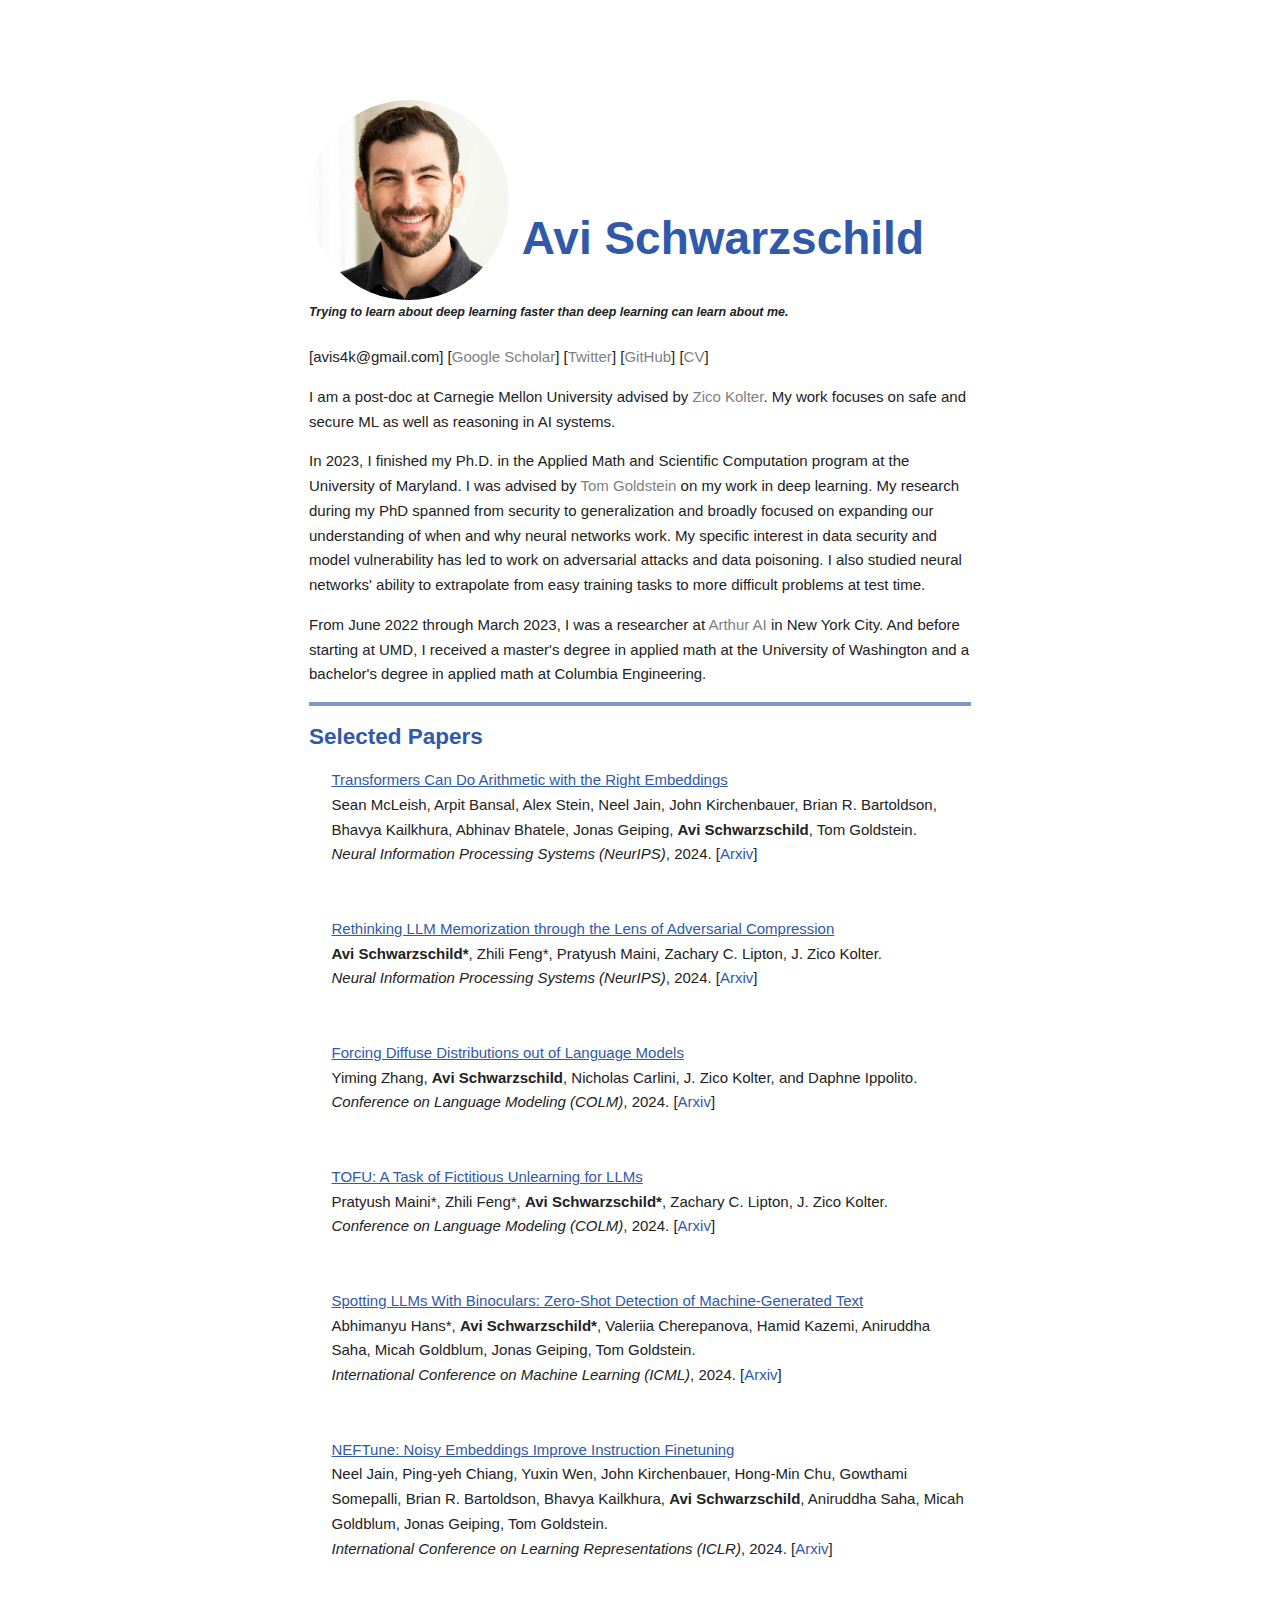
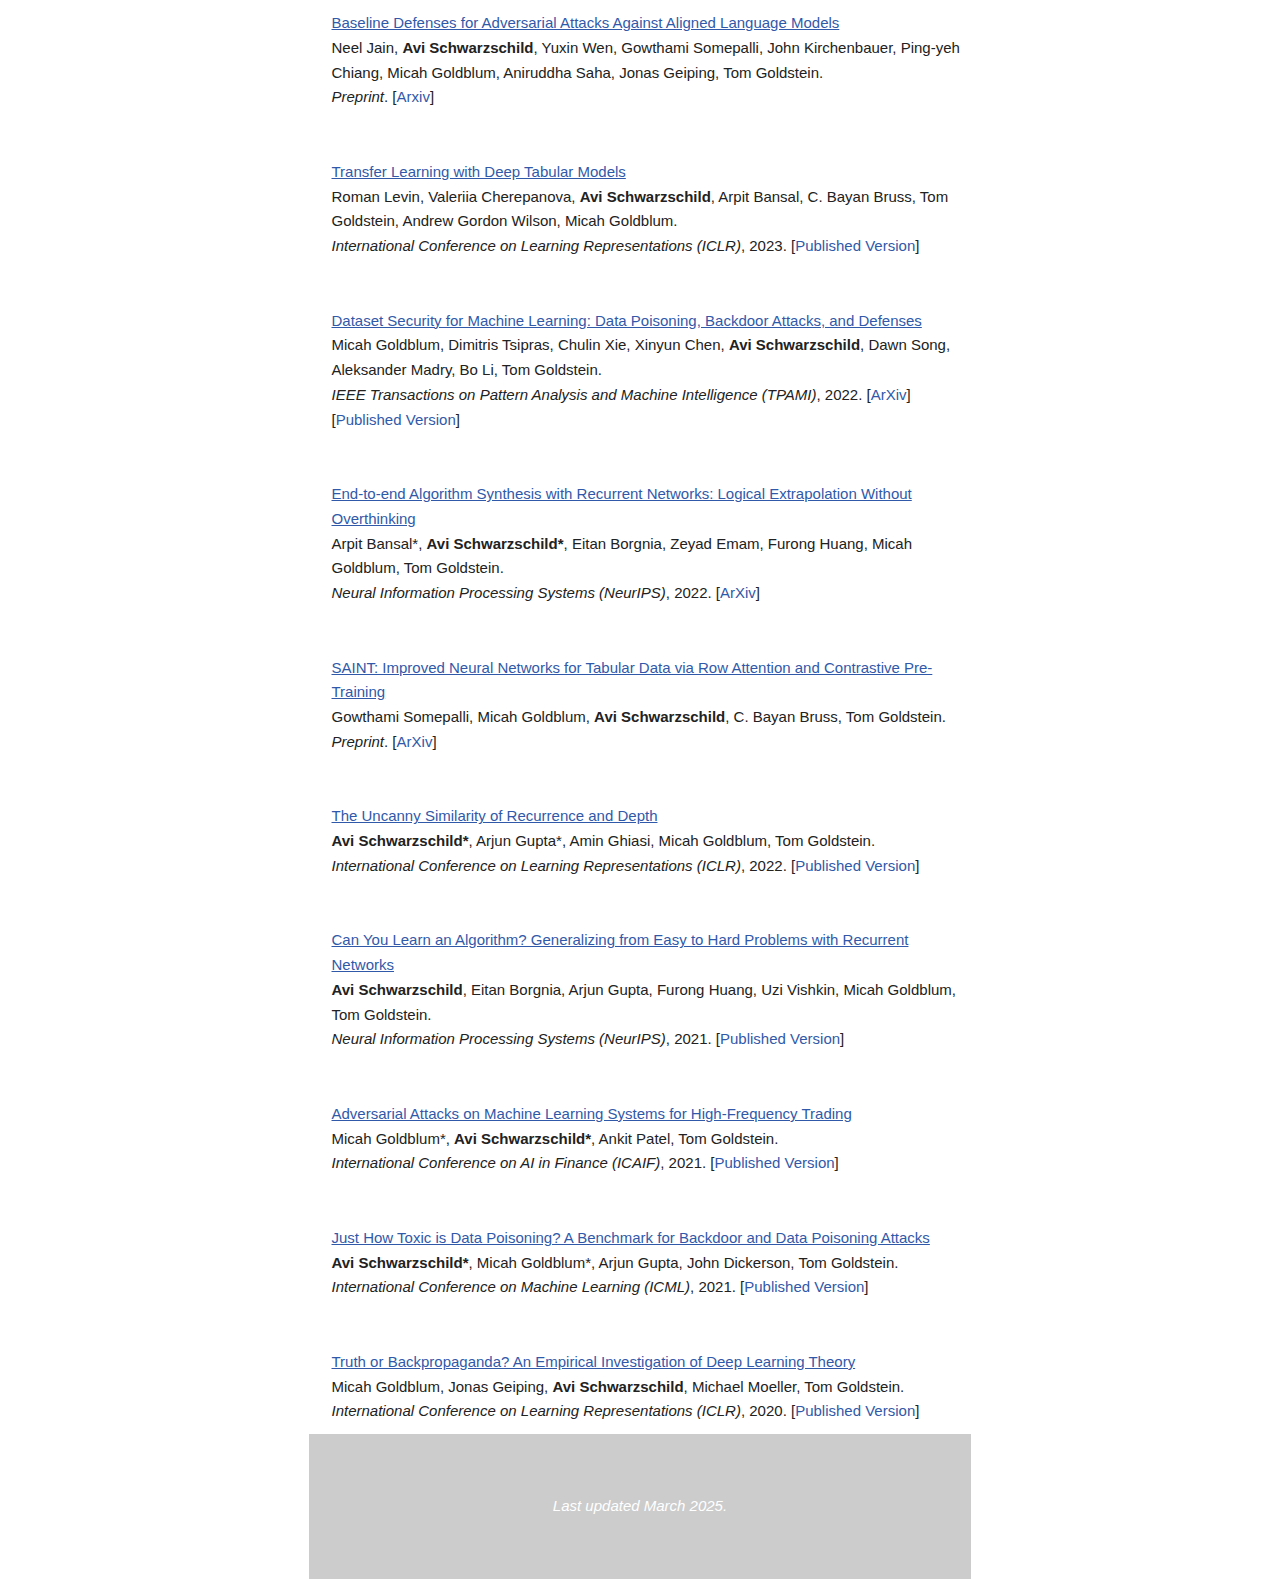
==== commit 034ba28b: "index updated." ====
--- a/index.html
+++ b/index.html
@@ -4,8 +4,8 @@
   <link rel="stylesheet" href="style.css"/>
  </head>
  <body>
-  <div style="font-size:36;color:#3159a9";>
-    <a href="profile.png"><img src="profile_small.png" style="width:100px;height:100px;margin-bottom:-1.0em;border-radius:50%;"></a> <b>Avi Schwarzschild</b>
+  <div style="font-size:46;color:#3159a9";>
+    <a href="profile.png"><img src="profile_small.png" style="width:200px;height:200px;margin-bottom:-1.0em;border-radius:50%;"></a> <b>Avi Schwarzschild</b>
   </div> <br>
   <!-- <h1>Avi Schwarzschild</h1> -->
   <h5><em>Trying to learn about deep learning faster than deep learning can learn about me.</em></h5>
@@ -23,29 +23,36 @@
   <p class="pub"> <u>Transformers Can Do Arithmetic with the Right Embeddings</u> <br>
   Sean McLeish, Arpit Bansal, Alex Stein, Neel Jain, John Kirchenbauer, Brian R. Bartoldson, Bhavya Kailkhura, Abhinav Bhatele, Jonas Geiping, <b>Avi Schwarzschild</b>, Tom Goldstein. <br>
   <i>Neural Information Processing Systems (NeurIPS)</i>, 2024. [<a href="https://arxiv.org/pdf/2405.17399">Arxiv</a>]</p>
-  
+  <br>
+
   <p class="pub"> <u>Rethinking LLM Memorization through the Lens of Adversarial Compression</u> <br>
-  <b>Avi Schwarzschild*</b>, Zhili Feng*, Pratyush Maini, Zachary C Lipton, J Zico Kolter. <br>
+  <b>Avi Schwarzschild*</b>, Zhili Feng*, Pratyush Maini, Zachary C. Lipton, J. Zico Kolter. <br>
   <i>Neural Information Processing Systems (NeurIPS)</i>, 2024. [<a href="https://arxiv.org/pdf/2404.15146">Arxiv</a>]</p>
+  <br>
   
   <p class="pub"> <u>Forcing Diffuse Distributions out of Language Models</u> <br>
-  Yiming Zhang, <b>Avi Schwarzschild</b>, Nicholas Carlini, J Zico Kolter, and Daphne Ippolito. <br>
+  Yiming Zhang, <b>Avi Schwarzschild</b>, Nicholas Carlini, J. Zico Kolter, and Daphne Ippolito. <br>
   <i>Conference on Language Modeling (COLM)</i>, 2024. [<a href="https://arxiv.org/pdf/2404.10859">Arxiv</a>]</p>
+  <br>
   
   <p class="pub"> <u>TOFU: A Task of Fictitious Unlearning for LLMs</u> <br>
-  Pratyush Maini*, Zhili Feng*, <b>Avi Schwarzschild*</b>, Zachary C Lipton, J Zico Kolter. <br>
+  Pratyush Maini*, Zhili Feng*, <b>Avi Schwarzschild*</b>, Zachary C. Lipton, J. Zico Kolter. <br>
   <i>Conference on Language Modeling (COLM)</i>, 2024. [<a href="https://arxiv.org/pdf/2401.06121">Arxiv</a>]</p>
+  <br>
   
   <p class="pub"> <u>Spotting LLMs With Binoculars: Zero-Shot Detection of Machine-Generated Text</u> <br>
   Abhimanyu Hans*, <b>Avi Schwarzschild*</b>, Valeriia Cherepanova, Hamid Kazemi, Aniruddha Saha, Micah Goldblum, Jonas Geiping, Tom Goldstein. <br>  <i>International Conference on Machine Learning (ICML)</i>, 2024. [<a href="https://arxiv.org/pdf/2401.12070">Arxiv</a>]</p>
+  <br>
   
   <p class="pub"> <u>NEFTune: Noisy Embeddings Improve Instruction Finetuning</u> <br>
-  Neel Jain, Ping-yeh Chiang, Yuxin Wen, John Kirchenbauer, Hong-Min Chu, Gowthami Somepalli, Brian R Bartoldson, Bhavya Kailkhura, <b>Avi Schwarzschild</b>, Aniruddha Saha, Micah Goldblum, Jonas Geiping, Tom Goldstein. <br>
+  Neel Jain, Ping-yeh Chiang, Yuxin Wen, John Kirchenbauer, Hong-Min Chu, Gowthami Somepalli, Brian R. Bartoldson, Bhavya Kailkhura, <b>Avi Schwarzschild</b>, Aniruddha Saha, Micah Goldblum, Jonas Geiping, Tom Goldstein. <br>
   <i>International Conference on Learning Representations (ICLR)</i>, 2024. [<a href="https://arxiv.org/pdf/2310.05914.pdf">Arxiv</a>]</p>
+  <br>
   
   <p class="pub"> <u>Baseline Defenses for Adversarial Attacks Against Aligned Language Models</u> <br>
   Neel Jain, <b>Avi Schwarzschild</b>, Yuxin Wen, Gowthami Somepalli, John Kirchenbauer, Ping-yeh Chiang, Micah Goldblum, Aniruddha Saha, Jonas Geiping, Tom Goldstein. <br>
   <i>Preprint</i>. [<a href="https://arxiv.org/pdf/2309.00614.pdf">Arxiv</a>]</p>
+  <br>
   
   <!-- <p class="pub"> <u>A Cookbook of Self-Supervised Learning</u> <br>
   Randall Balestriero, Mark Ibrahim, Vlad Sobal, Ari Morcos, Shashank Shekhar, Tom Goldstein, Florian Bordes, Adrien Bardes, Gregoire Mialon, Yuandong Tian, <b>Avi Schwarzschild</b>, Andrew Gordon Wilson, Jonas Geiping, Quentin Garrido, Pierre Fernandez, Amir Bar, Hamed Pirsiavash, Yann LeCun, Micah Goldblum. <br>
@@ -59,25 +66,31 @@
   Alex Stein*, <b>Avi Schwarzschild*</b>, Michael Curry, Tom Goldstein, John Dickerson. <br>
   <i>Preprint</i>. [<a href="https://arxiv.org/pdf/2303.00116.pdf">ArXiv</a>]</p>
    -->
-  <p class="pub"> <u>Universal Guidance for Diffusion Models</u> <br>
+  <!-- <p class="pub"> <u>Universal Guidance for Diffusion Models</u> <br>
   Arpit Bansal, Hong-Min Chu, <b>Avi Schwarzschild</b>, Soumyadip Sengupta, Micah Goldblum, Jonas Geiping, Tom Goldstein. <br>
   <i>International Conference on Machine Learning (ICML)</i>, 2024. [<a href="https://arxiv.org/pdf/2302.07121.pdf">ArXiv</a>]</p>
+  <br> -->
   
   <p class="pub"> <u>Transfer Learning with Deep Tabular Models</u> <br>
-  Roman Levin, Valeriia Cherepanova, <b>Avi Schwarzschild</b>, Arpit Bansal, C Bayan Bruss, Tom Goldstein, Andrew Gordon Wilson, Micah Goldblum. <br>
+  Roman Levin, Valeriia Cherepanova, <b>Avi Schwarzschild</b>, Arpit Bansal, C. Bayan Bruss, Tom Goldstein, Andrew Gordon Wilson, Micah Goldblum. <br>
   <i>International Conference on Learning Representations (ICLR)</i>, 2023. [<a href="https://openreview.net/pdf?id=b0RuGUYo8pA">Published Version</a>]</p>
+  <br>
   
   <p class="pub"> <u>Dataset Security for Machine Learning: Data Poisoning, Backdoor Attacks, and Defenses</u> <br>
   Micah Goldblum, Dimitris Tsipras, Chulin Xie, Xinyun Chen, <b>Avi Schwarzschild</b>, Dawn Song, Aleksander Madry, Bo Li, Tom Goldstein. <br>
   <i>IEEE Transactions on Pattern Analysis and Machine Intelligence (TPAMI)</i>, 2022. [<a href="https://arxiv.org/pdf/2012.10544.pdf">ArXiv</a>] [<a href="https://ieeexplore.ieee.org/stamp/stamp.jsp?tp=&arnumber=9743317">Published Version</a>]</p>
+  <br>
   
   <p class="pub"> <u>End-to-end Algorithm Synthesis with Recurrent Networks: Logical Extrapolation Without Overthinking</u> <br>
   Arpit Bansal*, <b>Avi Schwarzschild*</b>, Eitan Borgnia, Zeyad Emam, Furong Huang, Micah Goldblum, Tom Goldstein. <br>
   <i>Neural Information Processing Systems (NeurIPS)</i>, 2022. [<a href="https://arxiv.org/pdf/2202.05826.pdf">ArXiv</a>]</p>
+  <br>
   
   <p class="pub"> <u>SAINT: Improved Neural Networks for Tabular Data via Row Attention and Contrastive Pre-Training</u> <br>
-  Gowthami Somepalli, Micah Goldblum, <b>Avi Schwarzschild</b>, C Bayan Bruss, Tom Goldstein. <br>
+  Gowthami Somepalli, Micah Goldblum, <b>Avi Schwarzschild</b>, C. Bayan Bruss, Tom Goldstein. <br>
   <i>Preprint</i>. [<a href="https://arxiv.org/pdf/2106.01342.pdf">ArXiv</a>]</p>
+  <br>
+
 <!--  
   <p class="pub"> <u>MetaBalance: High-Performance Neural Networks for Class-Imbalanced Data</u> <br>
   Arpit Bansal, Micah Goldblum, Valeriia Cherepanova, <b>Avi Schwarzschild</b>, C Bayan Bruss, Tom Goldstein. <br>
@@ -86,18 +99,23 @@
   <p class="pub"> <u>The Uncanny Similarity of Recurrence and Depth</u> <br>
   <b>Avi Schwarzschild*</b>, Arjun Gupta*, Amin Ghiasi, Micah Goldblum, Tom Goldstein. <br>
   <i>International Conference on Learning Representations (ICLR)</i>, 2022. [<a href="https://openreview.net/pdf?id=3wNcr5nq56">Published Version</a>]</p>
+  <br>
   
   <p class="pub"> <u>Can You Learn an Algorithm? Generalizing from Easy to Hard Problems with Recurrent Networks</u> <br>
   <b>Avi Schwarzschild</b>, Eitan Borgnia, Arjun Gupta, Furong Huang, Uzi Vishkin, Micah Goldblum, Tom Goldstein. <br>
   <i>Neural Information Processing Systems (NeurIPS)</i>, 2021. [<a href="https://arxiv.org/pdf/2106.04537.pdf">Published Version</a>]</p>
+  <br>
   
   <p class="pub"> <u>Adversarial Attacks on Machine Learning Systems for High-Frequency Trading</u> <br>
   Micah Goldblum*, <b>Avi Schwarzschild*</b>, Ankit Patel, Tom Goldstein. <br>
   <i>International Conference on AI in Finance (ICAIF)</i>, 2021. [<a href="https://arxiv.org/pdf/2002.09565.pdf">Published Version</a>]</p>
+  <br>
   
   <p class="pub"> <u>Just How Toxic is Data Poisoning? A Benchmark for Backdoor and Data Poisoning Attacks</u> <br>
   <b>Avi Schwarzschild*</b>, Micah Goldblum*, Arjun Gupta, John Dickerson, Tom Goldstein. <br>
   <i>International Conference on Machine Learning (ICML)</i>, 2021. [<a href="https://arxiv.org/pdf/2006.12557.pdf">Published Version</a>]</p>
+  <br>
+
 <!--  
   <p class="pub"> <u>Headless Horseman: Adversarial Attacks on Transfer Learning Models</u> <br>
   Ahmed Abdelkader, Michael Curry, Liam Fowl, Tom Goldstein, <b>Avi Schwarzschild</b>, Manli Shu, Cristoph Studer, Chen Zhu. <br>
@@ -107,7 +125,7 @@
   Micah Goldblum, Jonas Geiping, <b>Avi Schwarzschild</b>, Michael Moeller, Tom Goldstein. <br>
   <i>International Conference on Learning Representations (ICLR)</i>, 2020. [<a href="https://openreview.net/pdf?id=HyxyIgHFvr">Published Version</a>]</p>
 
-  <div class="banner"><em>Last updated September 2024.</em></div>
+  <div class="banner"><em>Last updated March 2025.</em></div>
  </body>
 </html>
 
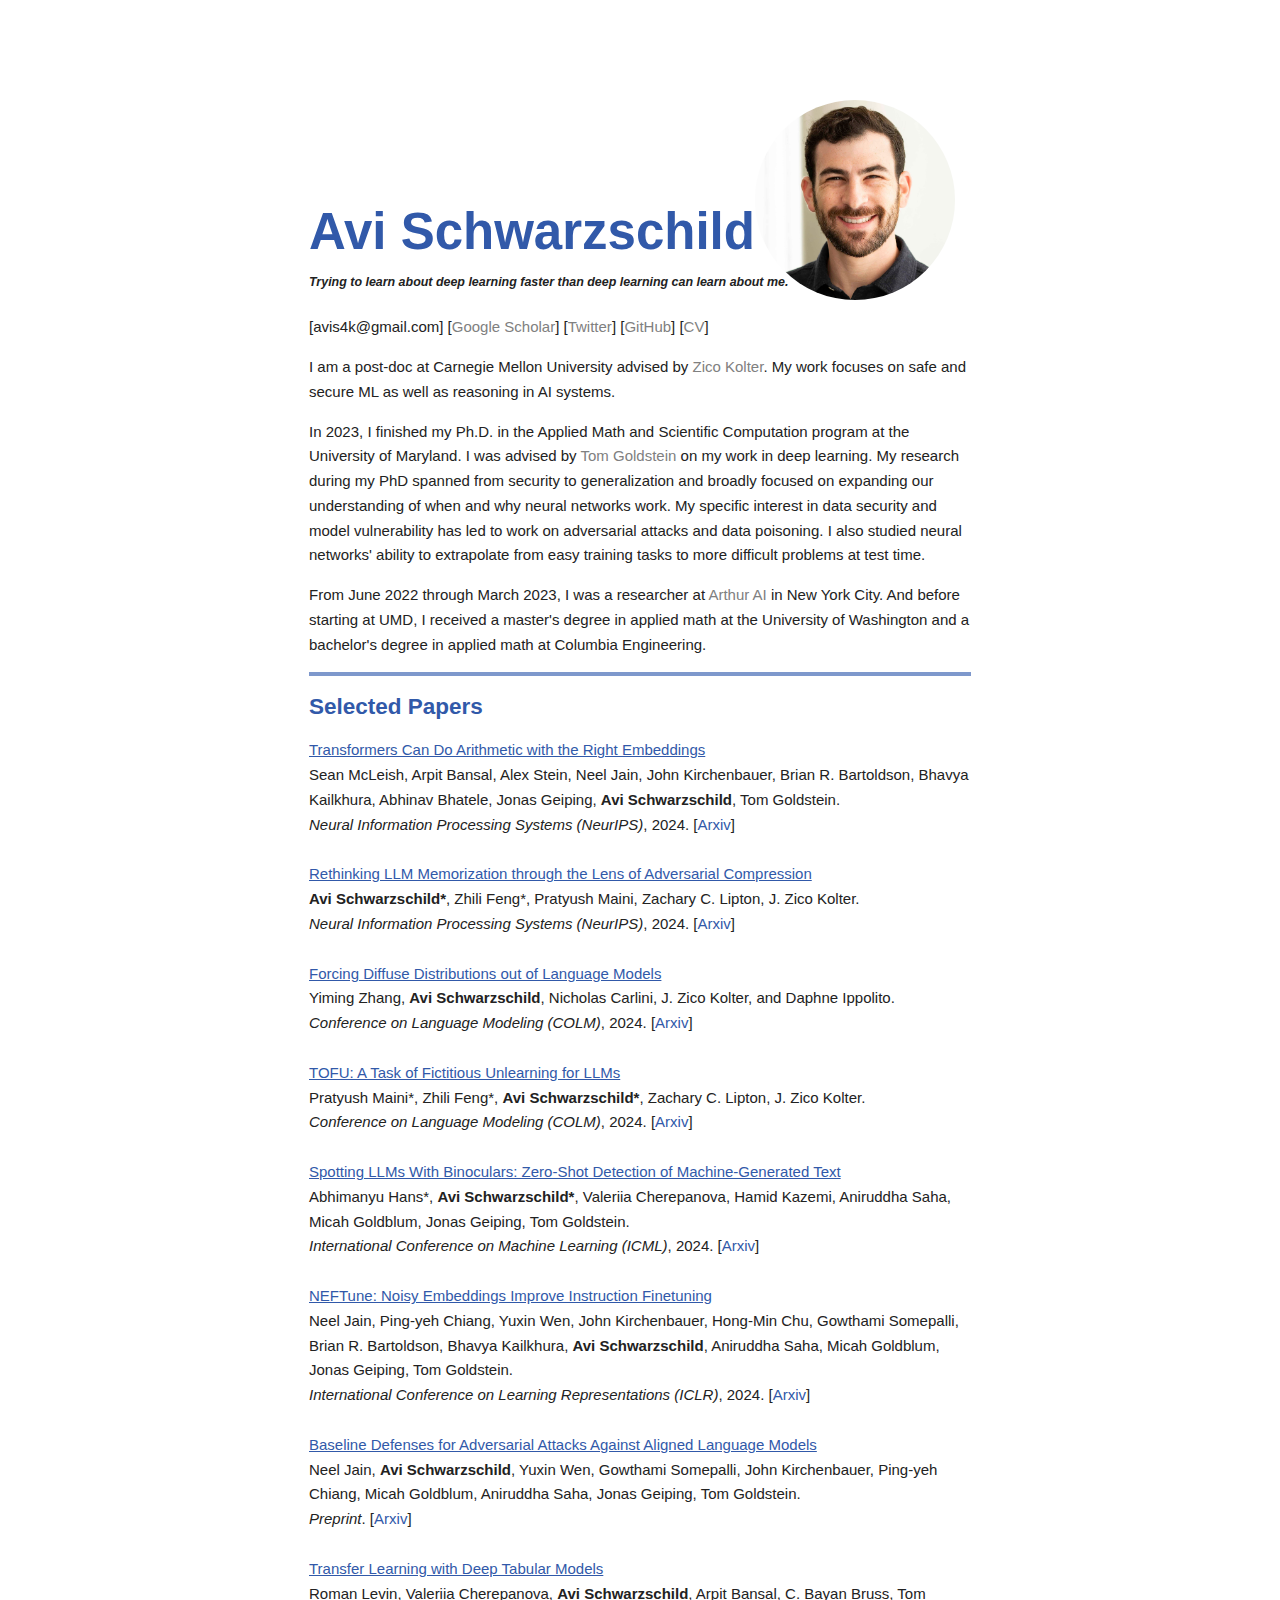
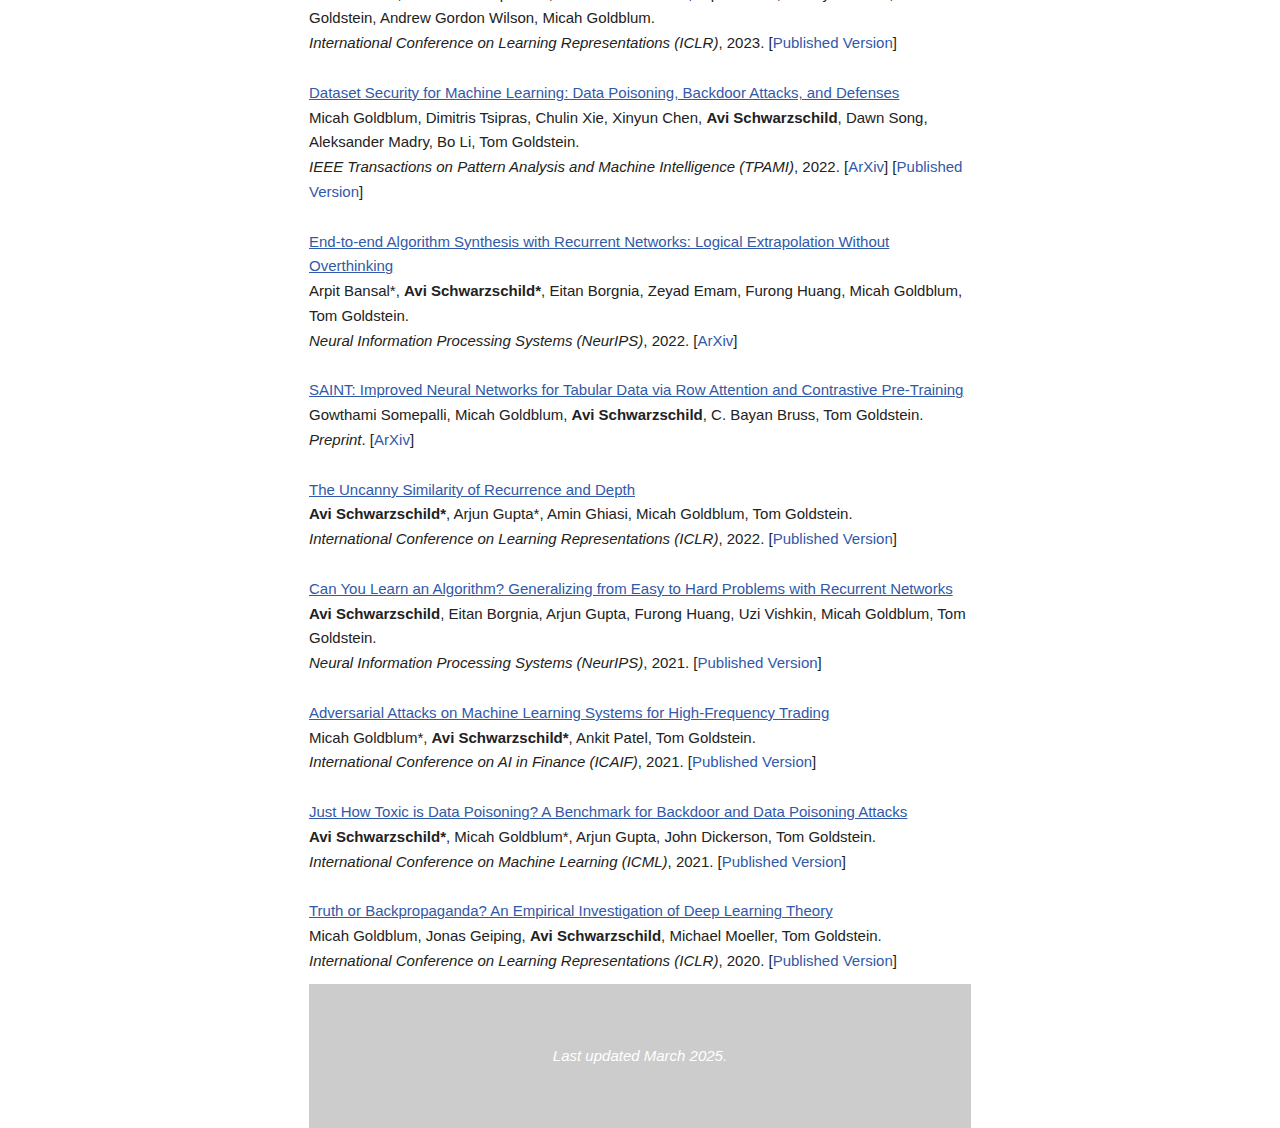
==== commit 03c68860: "reformat." ====
--- a/index.html
+++ b/index.html
@@ -4,10 +4,12 @@
   <link rel="stylesheet" href="style.css"/>
  </head>
  <body>
-  <div style="font-size:46;color:#3159a9";>
-    <a href="profile.png"><img src="profile_small.png" style="width:200px;height:200px;margin-bottom:-1.0em;border-radius:50%;"></a> <b>Avi Schwarzschild</b>
-  </div> <br>
-  <!-- <h1>Avi Schwarzschild</h1> -->
+  <div style="font-size:51;color:#3159a9";>
+    <!-- <a href="profile.png"><img src="profile_small.png" style="width:200px;height:200px;margin-bottom:-1.0em;border-radius:50%;"></a> <b>Avi Schwarzschild</b> -->
+    <b>Avi Schwarzschild</b><a href="profile.png"><img src="profile_small.png" style="width:200px;height:200px;margin-bottom:-1.0em;border-radius:50%;"></a><br>
+  </div> 
+  <!-- <br> -->
+    <!-- <h1>Avi Schwarzschild</h1> -->
   <h5><em>Trying to learn about deep learning faster than deep learning can learn about me.</em></h5>
   <p>[avis4k@gmail.com] [<a href="https://scholar.google.com/citations?user=WNvQ7AcAAAAJ&hl=en&authuser=1">Google Scholar</a>] [<a href="https://twitter.com/A_v_i__S">Twitter</a>] [<a href="https://github.com/aks2203">GitHub</a>] [<a href="cv.pdf">CV</a>]</p>
 
@@ -23,36 +25,36 @@
   <p class="pub"> <u>Transformers Can Do Arithmetic with the Right Embeddings</u> <br>
   Sean McLeish, Arpit Bansal, Alex Stein, Neel Jain, John Kirchenbauer, Brian R. Bartoldson, Bhavya Kailkhura, Abhinav Bhatele, Jonas Geiping, <b>Avi Schwarzschild</b>, Tom Goldstein. <br>
   <i>Neural Information Processing Systems (NeurIPS)</i>, 2024. [<a href="https://arxiv.org/pdf/2405.17399">Arxiv</a>]</p>
-  <br>
-
+  <br style="line-height: 0px" />
+  
   <p class="pub"> <u>Rethinking LLM Memorization through the Lens of Adversarial Compression</u> <br>
   <b>Avi Schwarzschild*</b>, Zhili Feng*, Pratyush Maini, Zachary C. Lipton, J. Zico Kolter. <br>
   <i>Neural Information Processing Systems (NeurIPS)</i>, 2024. [<a href="https://arxiv.org/pdf/2404.15146">Arxiv</a>]</p>
-  <br>
+  <br style="line-height: 0px" />
   
   <p class="pub"> <u>Forcing Diffuse Distributions out of Language Models</u> <br>
   Yiming Zhang, <b>Avi Schwarzschild</b>, Nicholas Carlini, J. Zico Kolter, and Daphne Ippolito. <br>
   <i>Conference on Language Modeling (COLM)</i>, 2024. [<a href="https://arxiv.org/pdf/2404.10859">Arxiv</a>]</p>
-  <br>
+  <br style="line-height: 0px" />
   
   <p class="pub"> <u>TOFU: A Task of Fictitious Unlearning for LLMs</u> <br>
   Pratyush Maini*, Zhili Feng*, <b>Avi Schwarzschild*</b>, Zachary C. Lipton, J. Zico Kolter. <br>
   <i>Conference on Language Modeling (COLM)</i>, 2024. [<a href="https://arxiv.org/pdf/2401.06121">Arxiv</a>]</p>
-  <br>
+  <br style="line-height: 0px" />
   
   <p class="pub"> <u>Spotting LLMs With Binoculars: Zero-Shot Detection of Machine-Generated Text</u> <br>
   Abhimanyu Hans*, <b>Avi Schwarzschild*</b>, Valeriia Cherepanova, Hamid Kazemi, Aniruddha Saha, Micah Goldblum, Jonas Geiping, Tom Goldstein. <br>  <i>International Conference on Machine Learning (ICML)</i>, 2024. [<a href="https://arxiv.org/pdf/2401.12070">Arxiv</a>]</p>
-  <br>
+  <br style="line-height: 0px" />
   
   <p class="pub"> <u>NEFTune: Noisy Embeddings Improve Instruction Finetuning</u> <br>
   Neel Jain, Ping-yeh Chiang, Yuxin Wen, John Kirchenbauer, Hong-Min Chu, Gowthami Somepalli, Brian R. Bartoldson, Bhavya Kailkhura, <b>Avi Schwarzschild</b>, Aniruddha Saha, Micah Goldblum, Jonas Geiping, Tom Goldstein. <br>
   <i>International Conference on Learning Representations (ICLR)</i>, 2024. [<a href="https://arxiv.org/pdf/2310.05914.pdf">Arxiv</a>]</p>
-  <br>
+  <br style="line-height: 0px" />
   
   <p class="pub"> <u>Baseline Defenses for Adversarial Attacks Against Aligned Language Models</u> <br>
   Neel Jain, <b>Avi Schwarzschild</b>, Yuxin Wen, Gowthami Somepalli, John Kirchenbauer, Ping-yeh Chiang, Micah Goldblum, Aniruddha Saha, Jonas Geiping, Tom Goldstein. <br>
   <i>Preprint</i>. [<a href="https://arxiv.org/pdf/2309.00614.pdf">Arxiv</a>]</p>
-  <br>
+  <br style="line-height: 0px" />
   
   <!-- <p class="pub"> <u>A Cookbook of Self-Supervised Learning</u> <br>
   Randall Balestriero, Mark Ibrahim, Vlad Sobal, Ari Morcos, Shashank Shekhar, Tom Goldstein, Florian Bordes, Adrien Bardes, Gregoire Mialon, Yuandong Tian, <b>Avi Schwarzschild</b>, Andrew Gordon Wilson, Jonas Geiping, Quentin Garrido, Pierre Fernandez, Amir Bar, Hamed Pirsiavash, Yann LeCun, Micah Goldblum. <br>
@@ -74,22 +76,22 @@
   <p class="pub"> <u>Transfer Learning with Deep Tabular Models</u> <br>
   Roman Levin, Valeriia Cherepanova, <b>Avi Schwarzschild</b>, Arpit Bansal, C. Bayan Bruss, Tom Goldstein, Andrew Gordon Wilson, Micah Goldblum. <br>
   <i>International Conference on Learning Representations (ICLR)</i>, 2023. [<a href="https://openreview.net/pdf?id=b0RuGUYo8pA">Published Version</a>]</p>
-  <br>
+  <br style="line-height: 0px" />
   
   <p class="pub"> <u>Dataset Security for Machine Learning: Data Poisoning, Backdoor Attacks, and Defenses</u> <br>
   Micah Goldblum, Dimitris Tsipras, Chulin Xie, Xinyun Chen, <b>Avi Schwarzschild</b>, Dawn Song, Aleksander Madry, Bo Li, Tom Goldstein. <br>
   <i>IEEE Transactions on Pattern Analysis and Machine Intelligence (TPAMI)</i>, 2022. [<a href="https://arxiv.org/pdf/2012.10544.pdf">ArXiv</a>] [<a href="https://ieeexplore.ieee.org/stamp/stamp.jsp?tp=&arnumber=9743317">Published Version</a>]</p>
-  <br>
+  <br style="line-height: 0px" />
   
   <p class="pub"> <u>End-to-end Algorithm Synthesis with Recurrent Networks: Logical Extrapolation Without Overthinking</u> <br>
   Arpit Bansal*, <b>Avi Schwarzschild*</b>, Eitan Borgnia, Zeyad Emam, Furong Huang, Micah Goldblum, Tom Goldstein. <br>
   <i>Neural Information Processing Systems (NeurIPS)</i>, 2022. [<a href="https://arxiv.org/pdf/2202.05826.pdf">ArXiv</a>]</p>
-  <br>
+  <br style="line-height: 0px" />
   
   <p class="pub"> <u>SAINT: Improved Neural Networks for Tabular Data via Row Attention and Contrastive Pre-Training</u> <br>
   Gowthami Somepalli, Micah Goldblum, <b>Avi Schwarzschild</b>, C. Bayan Bruss, Tom Goldstein. <br>
   <i>Preprint</i>. [<a href="https://arxiv.org/pdf/2106.01342.pdf">ArXiv</a>]</p>
-  <br>
+  <br style="line-height: 0px" />
 
 <!--  
   <p class="pub"> <u>MetaBalance: High-Performance Neural Networks for Class-Imbalanced Data</u> <br>
@@ -99,22 +101,22 @@
   <p class="pub"> <u>The Uncanny Similarity of Recurrence and Depth</u> <br>
   <b>Avi Schwarzschild*</b>, Arjun Gupta*, Amin Ghiasi, Micah Goldblum, Tom Goldstein. <br>
   <i>International Conference on Learning Representations (ICLR)</i>, 2022. [<a href="https://openreview.net/pdf?id=3wNcr5nq56">Published Version</a>]</p>
-  <br>
+  <br style="line-height: 0px" />
   
   <p class="pub"> <u>Can You Learn an Algorithm? Generalizing from Easy to Hard Problems with Recurrent Networks</u> <br>
   <b>Avi Schwarzschild</b>, Eitan Borgnia, Arjun Gupta, Furong Huang, Uzi Vishkin, Micah Goldblum, Tom Goldstein. <br>
   <i>Neural Information Processing Systems (NeurIPS)</i>, 2021. [<a href="https://arxiv.org/pdf/2106.04537.pdf">Published Version</a>]</p>
-  <br>
+  <br style="line-height: 0px" />
   
   <p class="pub"> <u>Adversarial Attacks on Machine Learning Systems for High-Frequency Trading</u> <br>
   Micah Goldblum*, <b>Avi Schwarzschild*</b>, Ankit Patel, Tom Goldstein. <br>
   <i>International Conference on AI in Finance (ICAIF)</i>, 2021. [<a href="https://arxiv.org/pdf/2002.09565.pdf">Published Version</a>]</p>
-  <br>
+  <br style="line-height: 0px" />
   
   <p class="pub"> <u>Just How Toxic is Data Poisoning? A Benchmark for Backdoor and Data Poisoning Attacks</u> <br>
   <b>Avi Schwarzschild*</b>, Micah Goldblum*, Arjun Gupta, John Dickerson, Tom Goldstein. <br>
   <i>International Conference on Machine Learning (ICML)</i>, 2021. [<a href="https://arxiv.org/pdf/2006.12557.pdf">Published Version</a>]</p>
-  <br>
+  <br style="line-height: 0px" />
 
 <!--  
   <p class="pub"> <u>Headless Horseman: Adversarial Attacks on Transfer Learning Models</u> <br>
--- a/style.css
+++ b/style.css
@@ -23,7 +23,7 @@
 }
 
 .pub {
-        padding-left: 1.5em;
+        padding-left: 0em;
         text-indent:0em;
 }
 
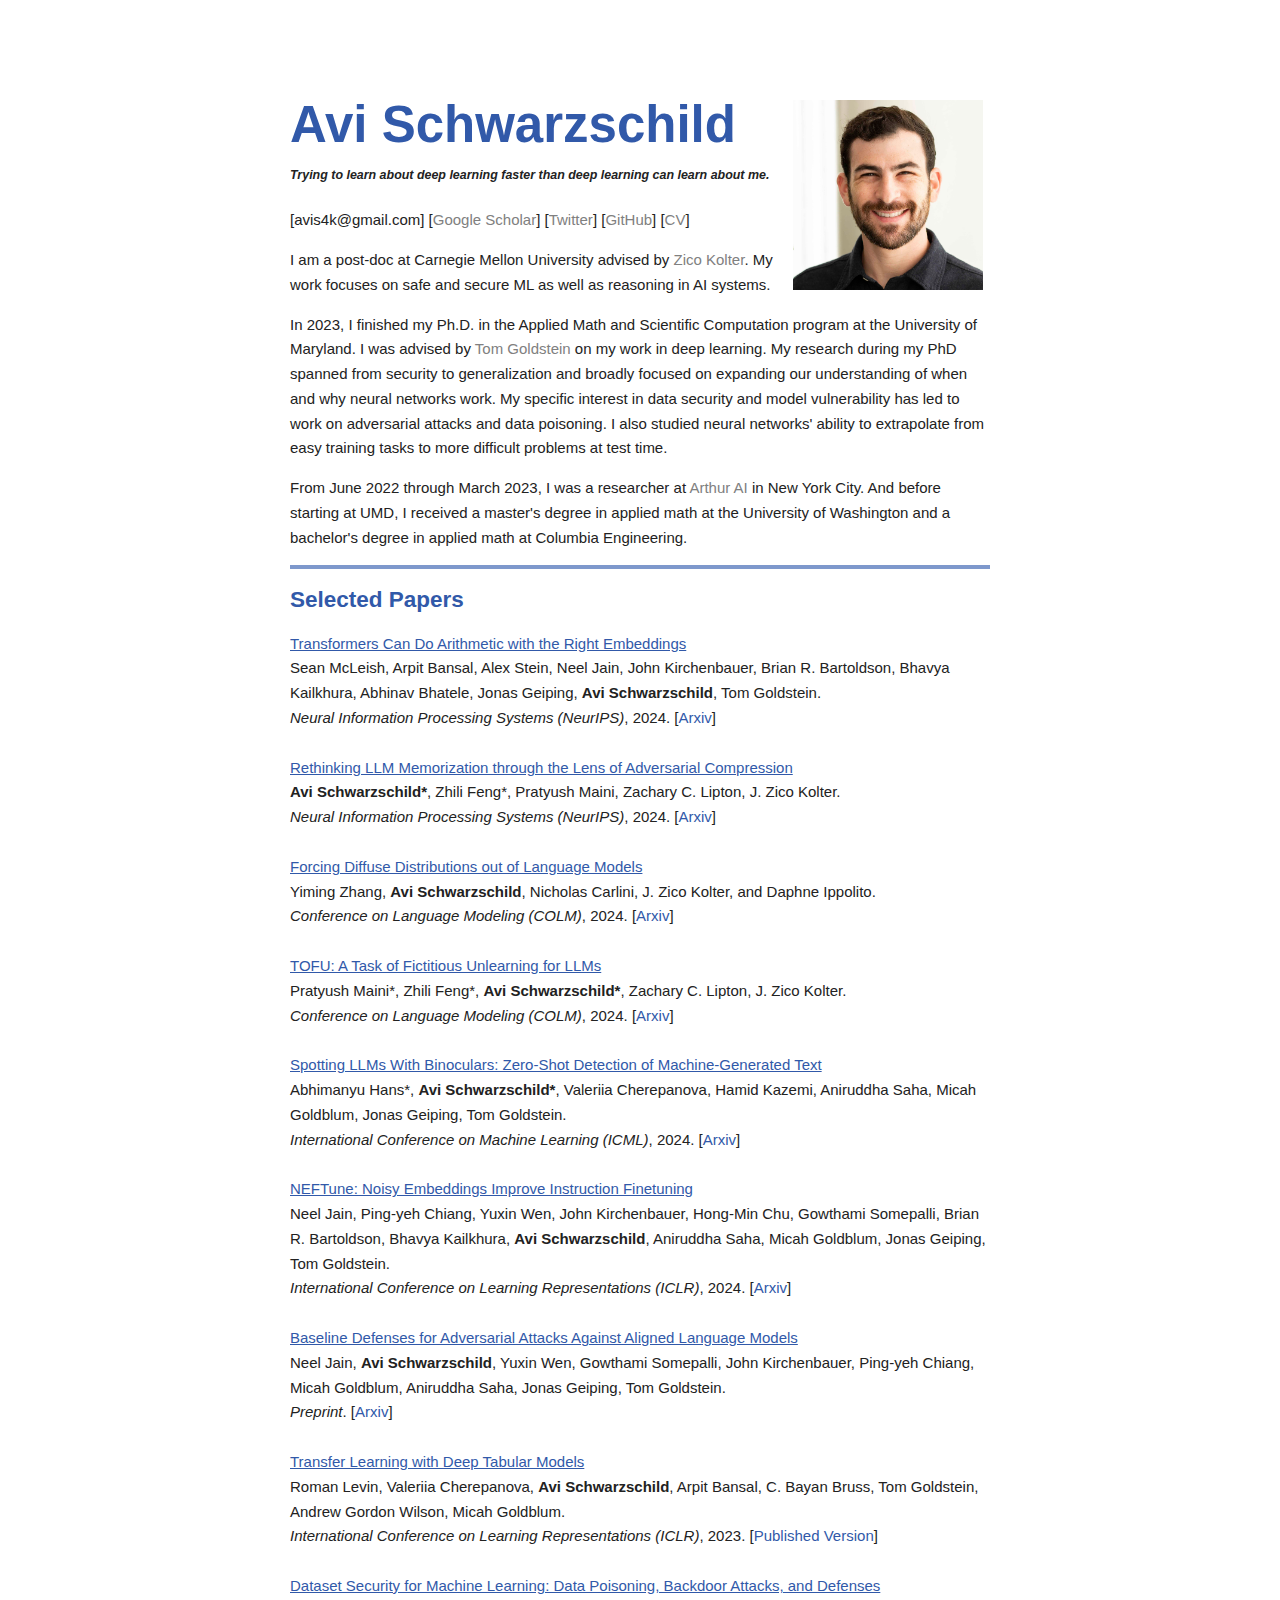
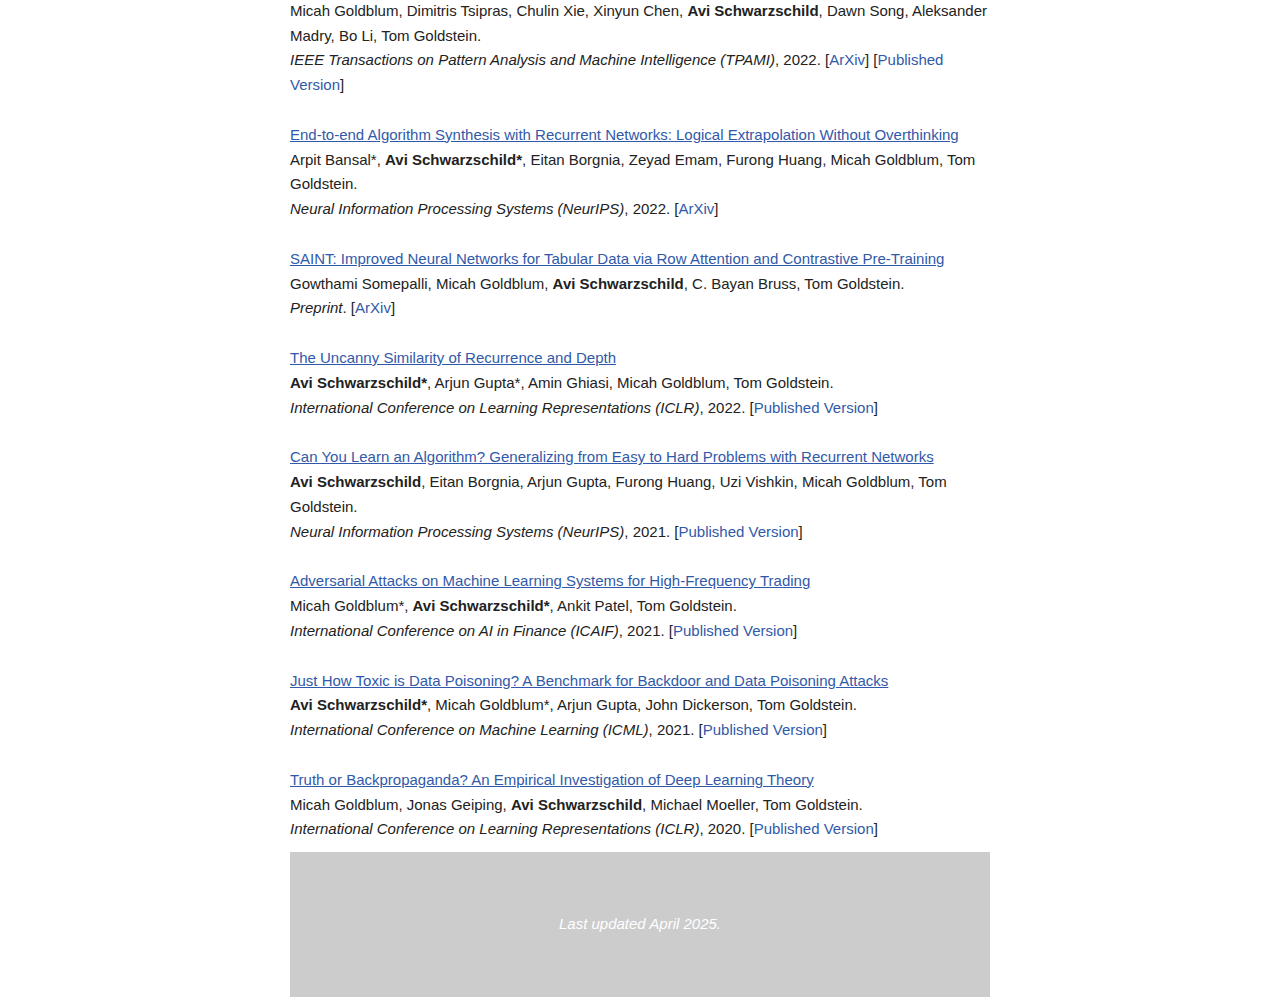
==== commit 64d74895: "image is now square." ====
--- a/index.html
+++ b/index.html
@@ -6,14 +6,17 @@
  <body>
   <div style="font-size:51;color:#3159a9";>
     <!-- <a href="profile.png"><img src="profile_small.png" style="width:200px;height:200px;margin-bottom:-1.0em;border-radius:50%;"></a> <b>Avi Schwarzschild</b> -->
-    <b>Avi Schwarzschild</b><a href="profile.png"><img src="profile_small.png" style="width:200px;height:200px;margin-bottom:-1.0em;border-radius:50%;"></a><br>
+    <!-- <b>Avi Schwarzschild</b><a href="profile.png"><img src="profile_small.png" style="width:200px;height:200px;margin-bottom:-1.0em;border-radius:50%;"></a><br> -->
+    <b>Avi Schwarzschild</b> &nbsp&nbsp&nbsp<a href="profile.png"><img src="profile_small.png" style="width:190px;height:190px;margin-bottom:-2.9em;"></a><br>
+
   </div> 
   <!-- <br> -->
     <!-- <h1>Avi Schwarzschild</h1> -->
   <h5><em>Trying to learn about deep learning faster than deep learning can learn about me.</em></h5>
   <p>[avis4k@gmail.com] [<a href="https://scholar.google.com/citations?user=WNvQ7AcAAAAJ&hl=en&authuser=1">Google Scholar</a>] [<a href="https://twitter.com/A_v_i__S">Twitter</a>] [<a href="https://github.com/aks2203">GitHub</a>] [<a href="cv.pdf">CV</a>]</p>
 
-  <p> I am a post-doc at Carnegie Mellon University advised by  <a href="https://zicokolter.com/">Zico Kolter</a>. My work focuses on safe and secure ML as well as reasoning in AI systems.</p>
+  <p> I am a post-doc at Carnegie Mellon University advised by  <a href="https://zicokolter.com/">Zico Kolter</a>. My <br>
+    work focuses on safe and secure ML as well as reasoning in AI systems.</p>
 
   <p>In 2023, I finished my Ph.D. in the Applied Math and Scientific Computation program at the University of Maryland. I was advised by <a href="https://www.cs.umd.edu/~tomg/">Tom Goldstein</a> on my work in deep learning. My research during my PhD spanned from security to generalization and broadly focused on expanding our understanding of when and why neural networks work. My specific interest in data security and model vulnerability has led to work on adversarial attacks and data poisoning. I also studied neural networks' ability to extrapolate from easy training tasks to more difficult problems at test time.</p>
 
@@ -127,7 +130,7 @@
   Micah Goldblum, Jonas Geiping, <b>Avi Schwarzschild</b>, Michael Moeller, Tom Goldstein. <br>
   <i>International Conference on Learning Representations (ICLR)</i>, 2020. [<a href="https://openreview.net/pdf?id=HyxyIgHFvr">Published Version</a>]</p>
 
-  <div class="banner"><em>Last updated March 2025.</em></div>
+  <div class="banner"><em>Last updated April 2025.</em></div>
  </body>
 </html>
 
--- a/style.css
+++ b/style.css
@@ -8,7 +8,7 @@
     background: #fff;
     color: #222;
     margin: auto;
-    max-width: 662px;
+    max-width: 700px;
     padding: 0 20px;
     margin-top: 100px;
 }
